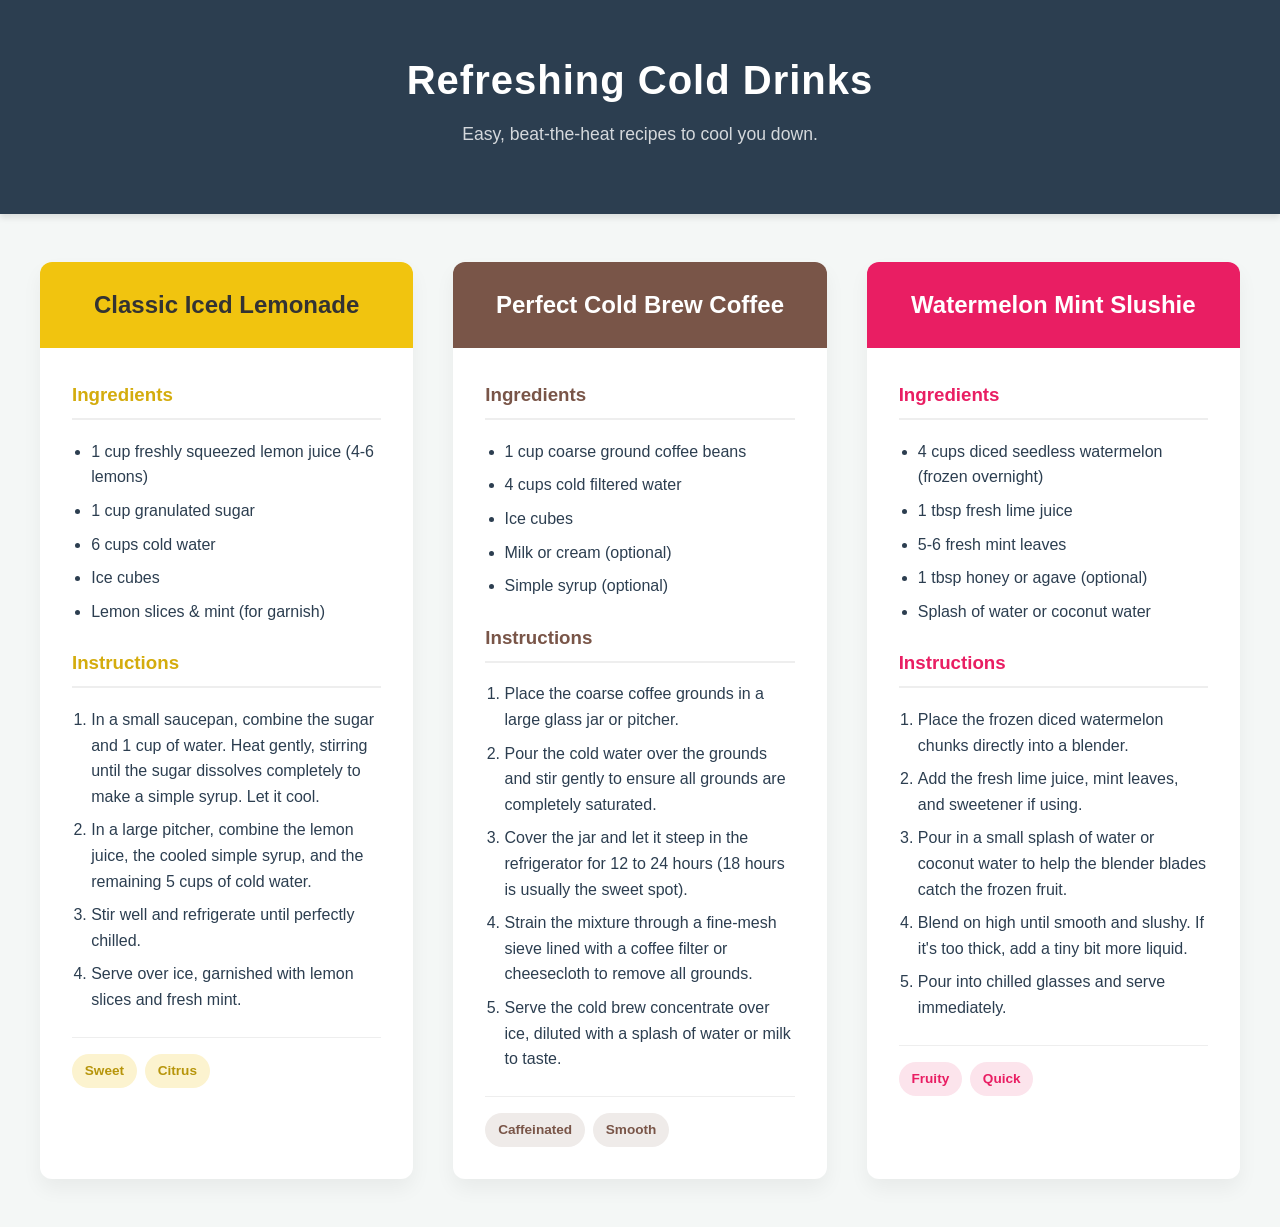
==== www/html/index.html @ a9292db1 "somewhere in the world there is a light, coming from something, it is so bright, it is not my code, " ====
<!DOCTYPE html>
<html lang="en">
<head>
    <meta charset="UTF-8">
    <meta name="viewport" content="width=device-width, initial-scale=1.0">
    <title>Cold Drink Recipes</title>
    <style>
        :root {
            --primary-text: #2c3e50;
            --background: #f4f7f6;
            --card-bg: #ffffff;
            --lemon-color: #f1c40f;
            --coffee-color: #795548;
            --watermelon-color: #e91e63;
        }

        body {
            font-family: 'Segoe UI', Tahoma, Geneva, Verdana, sans-serif;
            background-color: var(--background);
            color: var(--primary-text);
            margin: 0;
            padding: 0;
            line-height: 1.6;
        }

        header {
            background-color: var(--primary-text);
            color: white;
            text-align: center;
            padding: 3rem 1rem;
            box-shadow: 0 4px 6px rgba(0,0,0,0.1);
        }

        header h1 {
            margin: 0;
            font-size: 2.5rem;
            letter-spacing: 1px;
        }

        header p {
            margin-top: 0.5rem;
            font-size: 1.1rem;
            opacity: 0.8;
        }

        .container {
            max-width: 1200px;
            margin: 3rem auto;
            padding: 0 1rem;
            display: grid;
            grid-template-columns: repeat(auto-fit, minmax(320px, 1fr));
            gap: 2.5rem;
        }

        .recipe-card {
            background-color: var(--card-bg);
            border-radius: 12px;
            overflow: hidden;
            box-shadow: 0 10px 20px rgba(0,0,0,0.05);
            transition: transform 0.3s ease, box-shadow 0.3s ease;
        }

        .recipe-card:hover {
            transform: translateY(-5px);
            box-shadow: 0 15px 30px rgba(0,0,0,0.1);
        }

        .recipe-header {
            padding: 1.5rem;
            text-align: center;
            color: white;
        }

        .lemon-header { background-color: var(--lemon-color); color: #333; }
        .coffee-header { background-color: var(--coffee-color); }
        .watermelon-header { background-color: var(--watermelon-color); }

        .recipe-header h2 {
            margin: 0;
            font-size: 1.5rem;
        }

        .recipe-content {
            padding: 2rem;
        }

        h3 {
            border-bottom: 2px solid #eee;
            padding-bottom: 0.5rem;
            margin-top: 0;
        }

        .lemon-text { color: #d4ac0d; }
        .coffee-text { color: var(--coffee-color); }
        .watermelon-text { color: var(--watermelon-color); }

        ul, ol {
            padding-left: 1.2rem;
            margin-bottom: 1.5rem;
        }

        li {
            margin-bottom: 0.5rem;
        }

        .tags {
            display: flex;
            gap: 0.5rem;
            flex-wrap: wrap;
            margin-top: 1.5rem;
            border-top: 1px solid #eee;
            padding-top: 1rem;
        }

        .tag {
            padding: 0.4rem 0.8rem;
            border-radius: 20px;
            font-size: 0.85rem;
            font-weight: bold;
        }

        .tag-lemon { background: #fcf3cf; color: #b7950b; }
        .tag-coffee { background: #efebe9; color: var(--coffee-color); }
        .tag-watermelon { background: #fce4ec; color: var(--watermelon-color); }

        /* Responsive adjustments */
        @media (max-width: 768px) {
            header h1 { font-size: 2rem; }
            .container { margin: 1.5rem auto; gap: 1.5rem; }
        }
    </style>
</head>
<body>

<header>
    <h1>Refreshing Cold Drinks</h1>
    <p>Easy, beat-the-heat recipes to cool you down.</p>
</header>

<div class="container">
    
    <article class="recipe-card">
        <div class="recipe-header lemon-header">
            <h2>Classic Iced Lemonade</h2>
        </div>
        <div class="recipe-content">
            <h3 class="lemon-text">Ingredients</h3>
            <ul>
                <li>1 cup freshly squeezed lemon juice (4-6 lemons)</li>
                <li>1 cup granulated sugar</li>
                <li>6 cups cold water</li>
                <li>Ice cubes</li>
                <li>Lemon slices & mint (for garnish)</li>
            </ul>

            <h3 class="lemon-text">Instructions</h3>
            <ol>
                <li>In a small saucepan, combine the sugar and 1 cup of water. Heat gently, stirring until the sugar dissolves completely to make a simple syrup. Let it cool.</li>
                <li>In a large pitcher, combine the lemon juice, the cooled simple syrup, and the remaining 5 cups of cold water.</li>
                <li>Stir well and refrigerate until perfectly chilled.</li>
                <li>Serve over ice, garnished with lemon slices and fresh mint.</li>
            </ol>
            <div class="tags">
                <span class="tag tag-lemon">Sweet</span>
                <span class="tag tag-lemon">Citrus</span>
            </div>
        </div>
    </article>

    <article class="recipe-card">
        <div class="recipe-header coffee-header">
            <h2>Perfect Cold Brew Coffee</h2>
        </div>
        <div class="recipe-content">
            <h3 class="coffee-text">Ingredients</h3>
            <ul>
                <li>1 cup coarse ground coffee beans</li>
                <li>4 cups cold filtered water</li>
                <li>Ice cubes</li>
                <li>Milk or cream (optional)</li>
                <li>Simple syrup (optional)</li>
            </ul>

            <h3 class="coffee-text">Instructions</h3>
            <ol>
                <li>Place the coarse coffee grounds in a large glass jar or pitcher.</li>
                <li>Pour the cold water over the grounds and stir gently to ensure all grounds are completely saturated.</li>
                <li>Cover the jar and let it steep in the refrigerator for 12 to 24 hours (18 hours is usually the sweet spot).</li>
                <li>Strain the mixture through a fine-mesh sieve lined with a coffee filter or cheesecloth to remove all grounds.</li>
                <li>Serve the cold brew concentrate over ice, diluted with a splash of water or milk to taste.</li>
            </ol>
            <div class="tags">
                <span class="tag tag-coffee">Caffeinated</span>
                <span class="tag tag-coffee">Smooth</span>
            </div>
        </div>
    </article>

    <article class="recipe-card">
        <div class="recipe-header watermelon-header">
            <h2>Watermelon Mint Slushie</h2>
        </div>
        <div class="recipe-content">
            <h3 class="watermelon-text">Ingredients</h3>
            <ul>
                <li>4 cups diced seedless watermelon (frozen overnight)</li>
                <li>1 tbsp fresh lime juice</li>
                <li>5-6 fresh mint leaves</li>
                <li>1 tbsp honey or agave (optional)</li>
                <li>Splash of water or coconut water</li>
            </ul>

            <h3 class="watermelon-text">Instructions</h3>
            <ol>
                <li>Place the frozen diced watermelon chunks directly into a blender.</li>
                <li>Add the fresh lime juice, mint leaves, and sweetener if using.</li>
                <li>Pour in a small splash of water or coconut water to help the blender blades catch the frozen fruit.</li>
                <li>Blend on high until smooth and slushy. If it's too thick, add a tiny bit more liquid.</li>
                <li>Pour into chilled glasses and serve immediately.</li>
            </ol>
            <div class="tags">
                <span class="tag tag-watermelon">Fruity</span>
                <span class="tag tag-watermelon">Quick</span>
            </div>
        </div>
    </article>

</div>

</body>
</html>
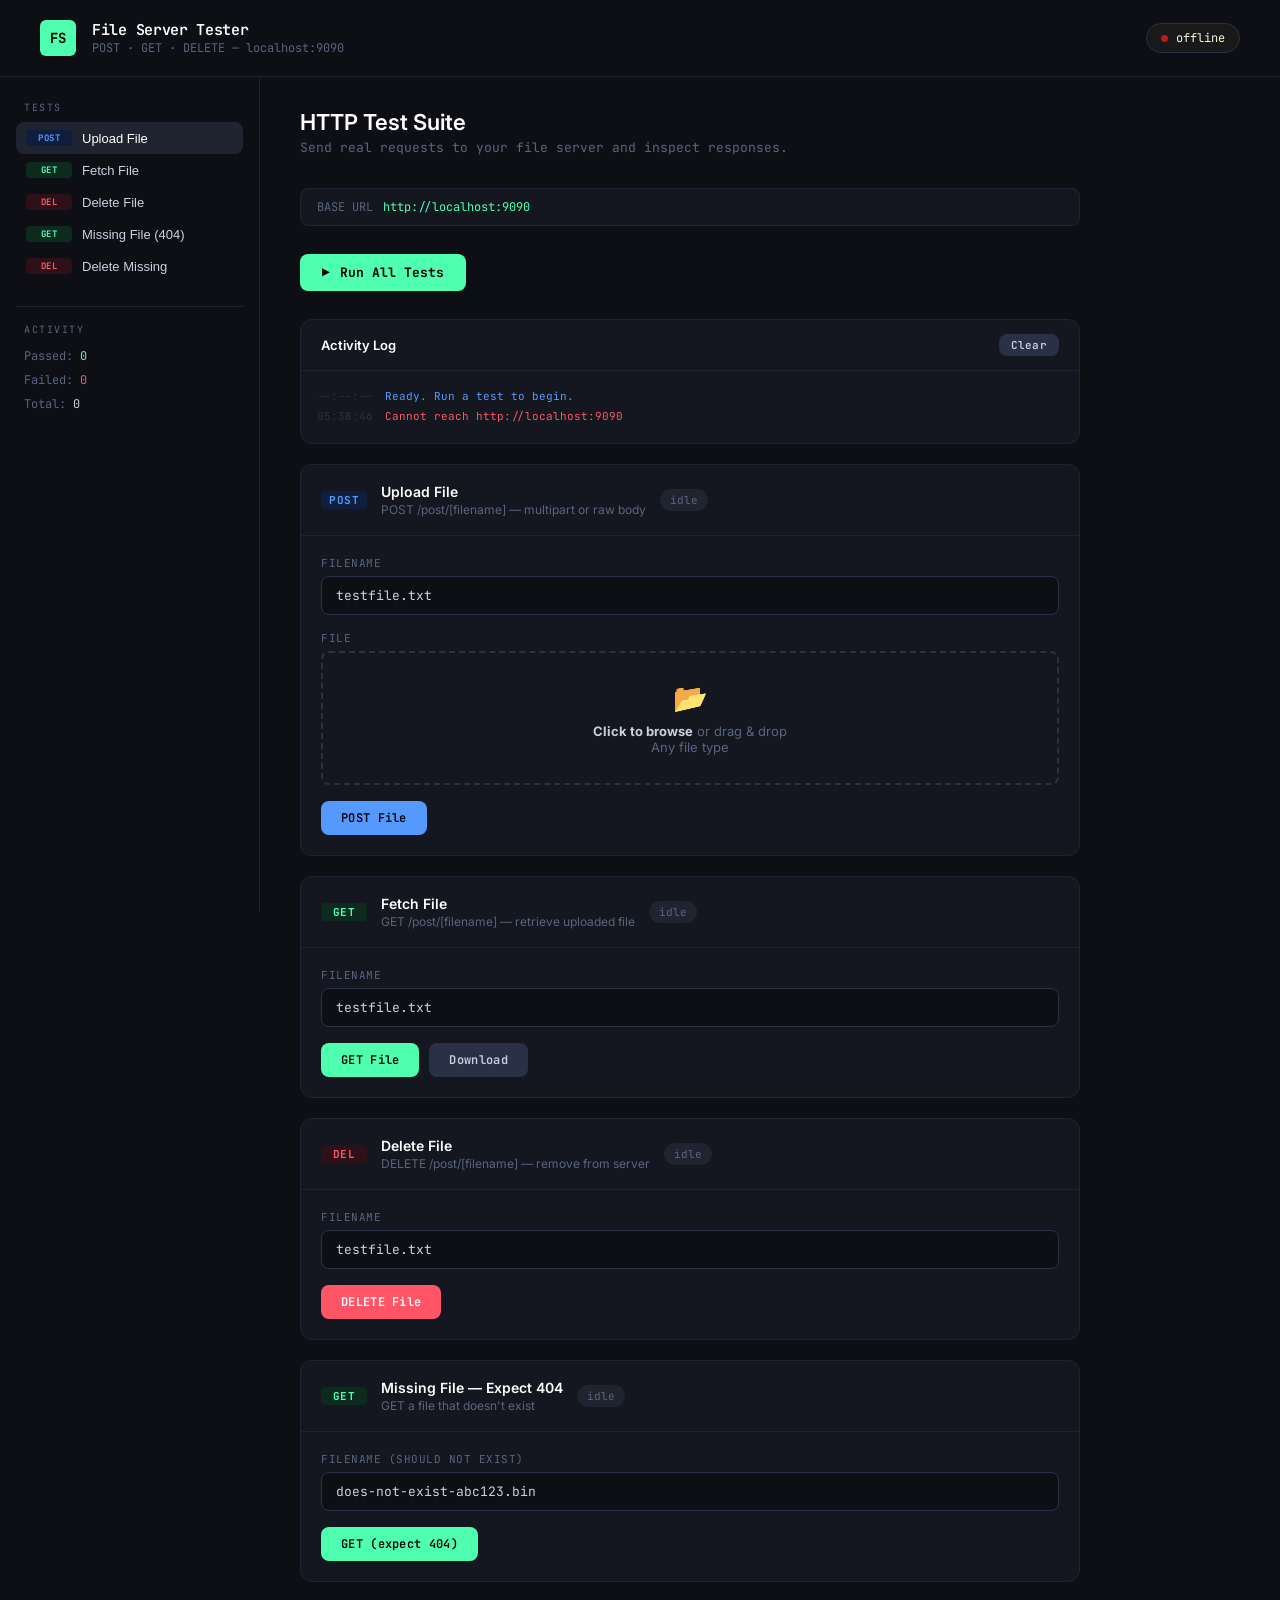
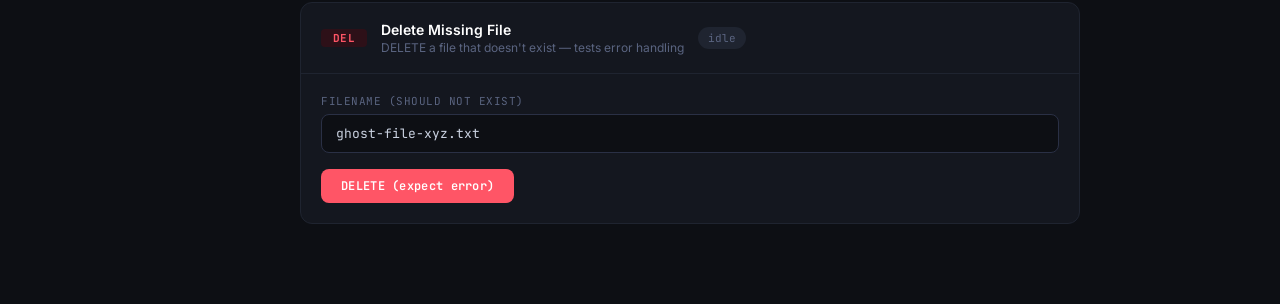
==== commit 54148433: "Added support for m4a files as audio files. they are now mappped to audio/mp3 which is the standard." ====
--- a/www/html/index.html
+++ b/www/html/index.html
@@ -1,231 +1,1066 @@
 <!DOCTYPE html>
 <html lang="en">
 <head>
-    <meta charset="UTF-8">
-    <meta name="viewport" content="width=device-width, initial-scale=1.0">
-    <title>Cold Drink Recipes</title>
-    <style>
-        :root {
-            --primary-text: #2c3e50;
-            --background: #f4f7f6;
-            --card-bg: #ffffff;
-            --lemon-color: #f1c40f;
-            --coffee-color: #795548;
-            --watermelon-color: #e91e63;
-        }
-
-        body {
-            font-family: 'Segoe UI', Tahoma, Geneva, Verdana, sans-serif;
-            background-color: var(--background);
-            color: var(--primary-text);
-            margin: 0;
-            padding: 0;
-            line-height: 1.6;
-        }
-
-        header {
-            background-color: var(--primary-text);
-            color: white;
-            text-align: center;
-            padding: 3rem 1rem;
-            box-shadow: 0 4px 6px rgba(0,0,0,0.1);
-        }
-
-        header h1 {
-            margin: 0;
-            font-size: 2.5rem;
-            letter-spacing: 1px;
-        }
-
-        header p {
-            margin-top: 0.5rem;
-            font-size: 1.1rem;
-            opacity: 0.8;
-        }
-
-        .container {
-            max-width: 1200px;
-            margin: 3rem auto;
-            padding: 0 1rem;
-            display: grid;
-            grid-template-columns: repeat(auto-fit, minmax(320px, 1fr));
-            gap: 2.5rem;
-        }
-
-        .recipe-card {
-            background-color: var(--card-bg);
-            border-radius: 12px;
-            overflow: hidden;
-            box-shadow: 0 10px 20px rgba(0,0,0,0.05);
-            transition: transform 0.3s ease, box-shadow 0.3s ease;
-        }
-
-        .recipe-card:hover {
-            transform: translateY(-5px);
-            box-shadow: 0 15px 30px rgba(0,0,0,0.1);
-        }
-
-        .recipe-header {
-            padding: 1.5rem;
-            text-align: center;
-            color: white;
-        }
-
-        .lemon-header { background-color: var(--lemon-color); color: #333; }
-        .coffee-header { background-color: var(--coffee-color); }
-        .watermelon-header { background-color: var(--watermelon-color); }
-
-        .recipe-header h2 {
-            margin: 0;
-            font-size: 1.5rem;
-        }
-
-        .recipe-content {
-            padding: 2rem;
-        }
-
-        h3 {
-            border-bottom: 2px solid #eee;
-            padding-bottom: 0.5rem;
-            margin-top: 0;
-        }
-
-        .lemon-text { color: #d4ac0d; }
-        .coffee-text { color: var(--coffee-color); }
-        .watermelon-text { color: var(--watermelon-color); }
-
-        ul, ol {
-            padding-left: 1.2rem;
-            margin-bottom: 1.5rem;
-        }
-
-        li {
-            margin-bottom: 0.5rem;
-        }
-
-        .tags {
-            display: flex;
-            gap: 0.5rem;
-            flex-wrap: wrap;
-            margin-top: 1.5rem;
-            border-top: 1px solid #eee;
-            padding-top: 1rem;
-        }
-
-        .tag {
-            padding: 0.4rem 0.8rem;
-            border-radius: 20px;
-            font-size: 0.85rem;
-            font-weight: bold;
-        }
-
-        .tag-lemon { background: #fcf3cf; color: #b7950b; }
-        .tag-coffee { background: #efebe9; color: var(--coffee-color); }
-        .tag-watermelon { background: #fce4ec; color: var(--watermelon-color); }
-
-        /* Responsive adjustments */
-        @media (max-width: 768px) {
-            header h1 { font-size: 2rem; }
-            .container { margin: 1.5rem auto; gap: 1.5rem; }
-        }
-    </style>
+  <meta charset="UTF-8" />
+  <meta name="viewport" content="width=device-width, initial-scale=1.0"/>
+  <title>File Server Tester — localhost:9090</title>
+  <link href="https://fonts.googleapis.com/css2?family=JetBrains+Mono:wght@400;600;700&family=Inter:wght@400;500;600&display=swap" rel="stylesheet"/>
+  <style>
+    *, *::before, *::after { box-sizing: border-box; margin: 0; padding: 0; }
+    #statusText {
+      color: beige;
+    }
+    :root {
+      --bg:        #0d0f14;
+      --surface:   #14171f;
+      --border:    #1f2430;
+      --border2:   #2a3045;
+      --text:      #c9d1e0;
+      --muted:     #5a6480;
+      --accent:    #4fffb0;
+      --accent-dim:#1a3d2e;
+      --post:      #5599ff;
+      --post-dim:  #0f1e3d;
+      --get:       #4fffb0;
+      --get-dim:   #0d2a1e;
+      --delete:    #ff5566;
+      --delete-dim:#2d1018;
+      --warn:      #ffcc44;
+      --warn-dim:  #2d2410;
+      --radius:    8px;
+      --font-mono: 'JetBrains Mono', monospace;
+      --font-ui:   'Inter', sans-serif;
+    }
+
+    body {
+      background: var(--bg);
+      color: var(--text);
+      font-family: var(--font-ui);
+      min-height: 100vh;
+      padding: 0;
+    }
+
+    /* ── Header ── */
+    header {
+      border-bottom: 1px solid var(--border);
+      padding: 20px 40px;
+      display: flex;
+      align-items: center;
+      gap: 16px;
+      position: sticky;
+      top: 0;
+      background: var(--bg);
+      z-index: 100;
+    }
+    .logo {
+      width: 36px; height: 36px;
+      background: var(--accent);
+      border-radius: 6px;
+      display: flex; align-items: center; justify-content: center;
+      font-family: var(--font-mono);
+      font-weight: 700;
+      font-size: 14px;
+      color: #000;
+      flex-shrink: 0;
+    }
+    header h1 {
+      font-family: var(--font-mono);
+      font-size: 15px;
+      font-weight: 600;
+      color: #fff;
+      letter-spacing: -0.3px;
+    }
+    header p {
+      font-size: 12px;
+      color: var(--muted);
+      font-family: var(--font-mono);
+    }
+    .status-pill {
+      background-color: #191919;
+      margin-left: auto;
+      display: flex;
+      align-items: center;
+      gap: 8px;
+      font-size: 12px;
+      font-family: var(--font-mono);
+      cursor: pointer;
+      border: 1px solid var(--border2);
+      border-radius: 20px;
+      padding: 6px 14px;
+      transition: border-color 0.2s;
+    }
+    .status-pill:hover { border-color: var(--accent); }
+    .dot {
+
+      width: 7px; height: 7px;
+      border-radius: 50%;
+      background: black;
+      transition: background 0.3s;
+    }
+    .dot.online { color: beige; background: rgb(82, 218, 82); box-shadow: 0 0 6px var(--accent); }
+    .dot.offline { color: beige; background: rgb(183, 27, 27); }
+
+    /* ── Layout ── */
+    .shell {
+      display: grid;
+      grid-template-columns: 260px 1fr;
+      min-height: calc(100vh - 65px);
+    }
+
+    /* ── Sidebar ── */
+    aside {
+      border-right: 1px solid var(--border);
+      padding: 24px 0;
+      position: sticky;
+      top: 65px;
+      height: calc(100vh - 65px);
+      overflow-y: auto;
+    }
+    .sidebar-section {
+      padding: 0 16px 20px;
+    }
+    .sidebar-label {
+      font-size: 10px;
+      font-family: var(--font-mono);
+      letter-spacing: 1.5px;
+      color: var(--muted);
+      text-transform: uppercase;
+      margin-bottom: 8px;
+      padding: 0 8px;
+    }
+    .sidebar-item {
+      display: flex;
+      align-items: center;
+      gap: 10px;
+      padding: 8px 10px;
+      border-radius: var(--radius);
+      cursor: pointer;
+      font-size: 13px;
+      color: var(--text);
+      transition: background 0.15s;
+      border: none;
+      background: none;
+      width: 100%;
+      text-align: left;
+    }
+    .sidebar-item:hover { background: var(--surface); }
+    .sidebar-item.active { background: var(--border); color: #fff; }
+    .method-badge {
+      font-family: var(--font-mono);
+      font-size: 9px;
+      font-weight: 700;
+      padding: 2px 6px;
+      border-radius: 4px;
+      letter-spacing: 0.5px;
+      flex-shrink: 0;
+      min-width: 46px;
+      text-align: center;
+    }
+    .badge-post { background: var(--post-dim); color: var(--post); }
+    .badge-get  { background: var(--get-dim);  color: var(--get);  }
+    .badge-del  { background: var(--delete-dim); color: var(--delete); }
+
+    .sidebar-divider {
+      border: none;
+      border-top: 1px solid var(--border);
+      margin: 4px 16px 16px;
+    }
+
+    /* ── Main ── */
+    main {
+      padding: 32px 40px 60px;
+      max-width: 860px;
+    }
+
+    .page-title {
+      font-size: 22px;
+      font-weight: 600;
+      color: #fff;
+      margin-bottom: 4px;
+    }
+    .page-sub {
+      font-size: 13px;
+      color: var(--muted);
+      margin-bottom: 32px;
+      font-family: var(--font-mono);
+    }
+
+    /* ── Cards ── */
+    .test-card {
+      background: var(--surface);
+      border: 1px solid var(--border);
+      border-radius: 12px;
+      margin-bottom: 20px;
+      overflow: hidden;
+      transition: border-color 0.2s;
+    }
+    .test-card:hover { border-color: var(--border2); }
+    .test-card.running { border-color: var(--warn); }
+    .test-card.success { border-color: var(--accent); }
+    .test-card.error   { border-color: var(--delete); }
+
+    .card-header {
+      padding: 18px 20px;
+      display: flex;
+      align-items: center;
+      gap: 14px;
+      cursor: pointer;
+      user-select: none;
+    }
+    .card-header h2 {
+      font-size: 14px;
+      font-weight: 600;
+      color: #fff;
+      flex: 1;
+    }
+    .card-header p {
+      font-size: 12px;
+      color: var(--muted);
+      margin-top: 2px;
+    }
+    .card-status {
+      font-size: 11px;
+      font-family: var(--font-mono);
+      padding: 4px 10px;
+      border-radius: 20px;
+      background: var(--border);
+      color: var(--muted);
+      white-space: nowrap;
+    }
+    .card-status.running { background: var(--warn-dim);   color: var(--warn); }
+    .card-status.success { background: var(--get-dim);    color: var(--get); }
+    .card-status.error   { background: var(--delete-dim); color: var(--delete); }
+
+    .card-body {
+      border-top: 1px solid var(--border);
+      padding: 20px;
+    }
+
+    /* ── Form elements ── */
+    .field { margin-bottom: 16px; }
+    .field label {
+      display: block;
+      font-size: 11px;
+      font-family: var(--font-mono);
+      color: var(--muted);
+      letter-spacing: 0.5px;
+      margin-bottom: 6px;
+      text-transform: uppercase;
+    }
+    .field input[type="text"] {
+      width: 100%;
+      background: var(--bg);
+      border: 1px solid var(--border2);
+      border-radius: var(--radius);
+      padding: 10px 14px;
+      font-family: var(--font-mono);
+      font-size: 13px;
+      color: var(--text);
+      outline: none;
+      transition: border-color 0.2s;
+    }
+    .field input[type="text"]:focus { border-color: var(--accent); }
+
+    .dropzone {
+      border: 2px dashed var(--border2);
+      border-radius: var(--radius);
+      padding: 28px 20px;
+      text-align: center;
+      cursor: pointer;
+      transition: border-color 0.2s, background 0.2s;
+    }
+    .dropzone:hover, .dropzone.drag { border-color: var(--accent); background: var(--accent-dim); }
+    .dropzone .dz-icon { font-size: 28px; margin-bottom: 8px; }
+    .dropzone p { font-size: 13px; color: var(--muted); }
+    .dropzone strong { color: var(--text); }
+    .dropzone input[type="file"] { display: none; }
+
+    .file-preview {
+      display: none;
+      background: var(--bg);
+      border: 1px solid var(--border2);
+      border-radius: var(--radius);
+      padding: 10px 14px;
+      font-family: var(--font-mono);
+      font-size: 12px;
+      color: var(--accent);
+      margin-top: 8px;
+      align-items: center;
+      gap: 10px;
+    }
+    .file-preview.visible { display: flex; }
+    .file-preview span { flex: 1; overflow: hidden; text-overflow: ellipsis; white-space: nowrap; }
+
+    .btn-row {
+      display: flex;
+      gap: 10px;
+      margin-top: 16px;
+    }
+    .btn {
+      padding: 9px 20px;
+      border-radius: var(--radius);
+      font-family: var(--font-mono);
+      font-size: 12px;
+      font-weight: 600;
+      border: none;
+      cursor: pointer;
+      transition: opacity 0.2s, transform 0.1s;
+      letter-spacing: 0.3px;
+    }
+    .btn:active { transform: scale(0.97); }
+    .btn:disabled { opacity: 0.4; cursor: not-allowed; }
+    .btn-post   { background: var(--post); color: #000; }
+    .btn-get    { background: var(--accent); color: #000; }
+    .btn-delete { background: var(--delete); color: #fff; }
+    .btn-neutral { background: var(--border2); color: var(--text); }
+
+    textarea.response-box {
+      display: none;
+      width: 100%;
+      min-height: 100px;
+      resize: vertical;
+      background: var(--bg);
+      border: 1px solid var(--border2);
+      border-radius: var(--radius);
+      padding: 12px 14px;
+      font-family: var(--font-mono);
+      font-size: 12px;
+      color: var(--text);
+      outline: none;
+      margin-top: 16px;
+      line-height: 1.6;
+    }
+    textarea.response-box.visible { display: block; }
+
+    .response-header {
+      display: none;
+      margin-top: 16px;
+      align-items: center;
+      gap: 10px;
+      font-size: 11px;
+      font-family: var(--font-mono);
+    }
+    .response-header.visible { display: flex; }
+    .response-header span { color: var(--muted); }
+    .status-code {
+      padding: 3px 8px;
+      border-radius: 4px;
+      font-weight: 700;
+    }
+    .sc-2xx { background: var(--get-dim); color: var(--get); }
+    .sc-4xx { background: var(--warn-dim); color: var(--warn); }
+    .sc-5xx { background: var(--delete-dim); color: var(--delete); }
+    .sc-err { background: var(--delete-dim); color: var(--delete); }
+
+    /* ── Log panel ── */
+    .log-panel {
+      background: var(--surface);
+      border: 1px solid var(--border);
+      border-radius: 12px;
+      margin-bottom: 20px;
+      overflow: hidden;
+    }
+    .log-header {
+      padding: 14px 20px;
+      display: flex;
+      align-items: center;
+      gap: 10px;
+      border-bottom: 1px solid var(--border);
+    }
+    .log-header h2 { font-size: 13px; font-weight: 600; color: #fff; flex: 1; }
+    .log-body {
+      padding: 16px;
+      font-family: var(--font-mono);
+      font-size: 11px;
+      line-height: 1.8;
+      max-height: 200px;
+      overflow-y: auto;
+      color: var(--muted);
+    }
+    .log-body .log-line { display: flex; gap: 12px; }
+    .log-time { color: var(--border2); flex-shrink: 0; }
+    .log-ok   { color: var(--accent); }
+    .log-fail { color: var(--delete); }
+    .log-info { color: var(--post); }
+
+    /* Spinner */
+    @keyframes spin { to { transform: rotate(360deg); } }
+    .spinner {
+      width: 14px; height: 14px;
+      border: 2px solid var(--border2);
+      border-top-color: var(--warn);
+      border-radius: 50%;
+      animation: spin 0.7s linear infinite;
+      display: none;
+    }
+    .spinner.visible { display: inline-block; }
+
+    /* Base URL bar */
+    .url-bar {
+      background: var(--surface);
+      border: 1px solid var(--border);
+      border-radius: var(--radius);
+      padding: 10px 16px;
+      display: flex;
+      align-items: center;
+      gap: 10px;
+      margin-bottom: 28px;
+      font-family: var(--font-mono);
+      font-size: 12px;
+    }
+    .url-bar span { color: var(--muted); flex-shrink: 0; }
+    .url-bar input {
+      background: none;
+      border: none;
+      outline: none;
+      color: var(--accent);
+      font-family: var(--font-mono);
+      font-size: 12px;
+      flex: 1;
+    }
+
+    /* Run all */
+    .run-all-btn {
+      display: flex;
+      align-items: center;
+      gap: 10px;
+      background: var(--accent);
+      color: #000;
+      border: none;
+      border-radius: var(--radius);
+      padding: 10px 22px;
+      font-family: var(--font-mono);
+      font-size: 13px;
+      font-weight: 700;
+      cursor: pointer;
+      margin-bottom: 28px;
+      transition: opacity 0.2s;
+    }
+    .run-all-btn:hover { opacity: 0.85; }
+
+    /* Scrollbar */
+    ::-webkit-scrollbar { width: 6px; height: 6px; }
+    ::-webkit-scrollbar-track { background: transparent; }
+    ::-webkit-scrollbar-thumb { background: var(--border2); border-radius: 3px; }
+  </style>
 </head>
 <body>
 
 <header>
-    <h1>Refreshing Cold Drinks</h1>
-    <p>Easy, beat-the-heat recipes to cool you down.</p>
+  <div class="logo">FS</div>
+  <div>
+    <h1>File Server Tester</h1>
+    <p>POST · GET · DELETE — localhost:9090</p>
+  </div>
+  <button class="status-pill" onclick="pingServer()">
+    <div class="dot" id="statusDot"></div>
+    <span id="statusText">Check server</span>
+  </button>
 </header>
 
-<div class="container">
+<div class="shell">
+  <aside>
+    <div class="sidebar-section">
+      <div class="sidebar-label">Tests</div>
+      <button class="sidebar-item active" onclick="scrollTo('test-upload')">
+        <span class="method-badge badge-post">POST</span> Upload File
+      </button>
+      <button class="sidebar-item" onclick="scrollTo('test-get')">
+        <span class="method-badge badge-get">GET</span> Fetch File
+      </button>
+      <button class="sidebar-item" onclick="scrollTo('test-delete')">
+        <span class="method-badge badge-del">DEL</span> Delete File
+      </button>
+      <button class="sidebar-item" onclick="scrollTo('test-missing')">
+        <span class="method-badge badge-get">GET</span> Missing File (404)
+      </button>
+      <button class="sidebar-item" onclick="scrollTo('test-del-missing')">
+        <span class="method-badge badge-del">DEL</span> Delete Missing
+      </button>
+    </div>
+    <hr class="sidebar-divider"/>
+    <div class="sidebar-section">
+      <div class="sidebar-label">Activity</div>
+      <div id="sidebarStats" style="padding: 0 8px; font-size: 12px; color: var(--muted); font-family: var(--font-mono); line-height: 2;">
+        <div>Passed: <span id="statPass" style="color:var(--accent)">0</span></div>
+        <div>Failed: <span id="statFail" style="color:var(--delete)">0</span></div>
+        <div>Total: <span id="statTotal" style="color:var(--text)">0</span></div>
+      </div>
+    </div>
+  </aside>
+
+  <main>
+    <div class="page-title">HTTP Test Suite</div>
+    <p class="page-sub">Send real requests to your file server and inspect responses.</p>
+
+    <div class="url-bar">
+      <span>BASE URL</span>
+      <input type="text" id="baseUrl" value="http://localhost:9090" />
+    </div>
+
+    <button class="run-all-btn" onclick="runAll()">
+      <span>▶</span> Run All Tests
+    </button>
+
+    <div class="log-panel">
+      <div class="log-header">
+        <h2>Activity Log</h2>
+        <button class="btn btn-neutral" style="padding:4px 12px;font-size:11px;" onclick="clearLog()">Clear</button>
+      </div>
+      <div class="log-body" id="logBody">
+        <div class="log-line"><span class="log-time">--:--:--</span><span class="log-info">Ready. Run a test to begin.</span></div>
+      </div>
+    </div>
+
+    <div class="test-card" id="test-upload">
+      <div class="card-header" onclick="toggle('body-upload')">
+        <span class="method-badge badge-post" style="font-size:11px;">POST</span>
+        <div>
+          <h2>Upload File</h2>
+          <p>POST /post/[filename] — multipart or raw body</p>
+        </div>
+        <span class="spinner" id="spin-upload"></span>
+        <span class="card-status" id="status-upload">idle</span>
+      </div>
+      <div class="card-body" id="body-upload">
+        <div class="field">
+          <label>Filename</label>
+          <input type="text" id="upload-name" placeholder="e.g. hello.txt" value="testfile.txt"/>
+        </div>
+        <div class="field">
+          <label>File</label>
+          <div class="dropzone" id="dz-upload" onclick="document.getElementById('upload-file').click()"
+               ondragover="dzDrag(event,'dz-upload')" ondragleave="dzLeave('dz-upload')" ondrop="dzDrop(event,'upload-file','dz-upload','fp-upload')">
+            <div class="dz-icon">📂</div>
+            <p><strong>Click to browse</strong> or drag & drop</p>
+            <p>Any file type</p>
+            <input type="file" id="upload-file" onchange="showPreview('upload-file','fp-upload','upload-name')"/>
+          </div>
+          <div class="file-preview" id="fp-upload">
+            <span>📄</span><span id="fp-upload-name">—</span>
+            <button class="btn btn-neutral" style="padding:3px 10px;" onclick="clearFile('upload-file','fp-upload')">✕</button>
+          </div>
+        </div>
+        <div class="btn-row">
+          <button class="btn btn-post" onclick="doUpload()">POST File</button>
+        </div>
+        <div class="response-header" id="rh-upload">
+          <span>Response</span>
+          <span class="status-code" id="sc-upload">—</span>
+          <span id="rt-upload"></span>
+        </div>
+        <textarea class="response-box" id="rb-upload" readonly></textarea>
+      </div>
+    </div>
+
+    <div class="test-card" id="test-get">
+      <div class="card-header" onclick="toggle('body-get')">
+        <span class="method-badge badge-get" style="font-size:11px;">GET</span>
+        <div>
+          <h2>Fetch File</h2>
+          <p>GET /post/[filename] — retrieve uploaded file</p>
+        </div>
+        <span class="spinner" id="spin-get"></span>
+        <span class="card-status" id="status-get">idle</span>
+      </div>
+      <div class="card-body" id="body-get">
+        <div class="field">
+          <label>Filename</label>
+          <input type="text" id="get-name" placeholder="e.g. hello.txt" value="testfile.txt"/>
+        </div>
+        <div class="btn-row">
+          <button class="btn btn-get" onclick="doGet()">GET File</button>
+          <button class="btn btn-neutral" onclick="doGetDownload()">Download</button>
+        </div>
+        <div class="response-header" id="rh-get">
+          <span>Response</span>
+          <span class="status-code" id="sc-get">—</span>
+          <span id="rt-get"></span>
+        </div>
+        
+        <div id="preview-get" style="display: none; margin-top: 16px; padding: 12px; background: var(--bg); border: 1px solid var(--border2); border-radius: var(--radius); text-align: center;"></div>
+        
+        <textarea class="response-box" id="rb-get" readonly></textarea>
+      </div>
+    </div>
+
+    <div class="test-card" id="test-delete">
+      <div class="card-header" onclick="toggle('body-delete')">
+        <span class="method-badge badge-del" style="font-size:11px;">DEL</span>
+        <div>
+          <h2>Delete File</h2>
+          <p>DELETE /post/[filename] — remove from server</p>
+        </div>
+        <span class="spinner" id="spin-delete"></span>
+        <span class="card-status" id="status-delete">idle</span>
+      </div>
+      <div class="card-body" id="body-delete">
+        <div class="field">
+          <label>Filename</label>
+          <input type="text" id="delete-name" placeholder="e.g. hello.txt" value="testfile.txt"/>
+        </div>
+        <div class="btn-row">
+          <button class="btn btn-delete" onclick="doDelete()">DELETE File</button>
+        </div>
+        <div class="response-header" id="rh-delete">
+          <span>Response</span>
+          <span class="status-code" id="sc-delete">—</span>
+          <span id="rt-delete"></span>
+        </div>
+        <textarea class="response-box" id="rb-delete" readonly></textarea>
+      </div>
+    </div>
+
+    <div class="test-card" id="test-missing">
+      <div class="card-header" onclick="toggle('body-missing')">
+        <span class="method-badge badge-get" style="font-size:11px;">GET</span>
+        <div>
+          <h2>Missing File — Expect 404</h2>
+          <p>GET a file that doesn't exist</p>
+        </div>
+        <span class="spinner" id="spin-missing"></span>
+        <span class="card-status" id="status-missing">idle</span>
+      </div>
+      <div class="card-body" id="body-missing">
+        <div class="field">
+          <label>Filename (should not exist)</label>
+          <input type="text" id="missing-name" value="does-not-exist-abc123.bin"/>
+        </div>
+        <div class="btn-row">
+          <button class="btn btn-get" onclick="doGetMissing()">GET (expect 404)</button>
+        </div>
+        <div class="response-header" id="rh-missing">
+          <span>Response</span>
+          <span class="status-code" id="sc-missing">—</span>
+          <span id="rt-missing"></span>
+        </div>
+        <textarea class="response-box" id="rb-missing" readonly></textarea>
+      </div>
+    </div>
+
+    <div class="test-card" id="test-del-missing">
+      <div class="card-header" onclick="toggle('body-del-missing')">
+        <span class="method-badge badge-del" style="font-size:11px;">DEL</span>
+        <div>
+          <h2>Delete Missing File</h2>
+          <p>DELETE a file that doesn't exist — tests error handling</p>
+        </div>
+        <span class="spinner" id="spin-del-missing"></span>
+        <span class="card-status" id="status-del-missing">idle</span>
+      </div>
+      <div class="card-body" id="body-del-missing">
+        <div class="field">
+          <label>Filename (should not exist)</label>
+          <input type="text" id="del-missing-name" value="ghost-file-xyz.txt"/>
+        </div>
+        <div class="btn-row">
+          <button class="btn btn-delete" onclick="doDeleteMissing()">DELETE (expect error)</button>
+        </div>
+        <div class="response-header" id="rh-del-missing">
+          <span>Response</span>
+          <span class="status-code" id="sc-del-missing">—</span>
+          <span id="rt-del-missing"></span>
+        </div>
+        <textarea class="response-box" id="rb-del-missing" readonly></textarea>
+      </div>
+    </div>
+
+  </main>
+</div>
+
+<script>
+  // ── Helpers ──────────────────────────────────────────────
+  const base = () => document.getElementById('baseUrl').value.replace(/\/$/, '');
+  const url  = name => `${base()}/post/${encodeURIComponent(name)}`;
+
+  let passed = 0, failed = 0;
+
+  function log(msg, type='info') {
+    const lb = document.getElementById('logBody');
+    const t = new Date().toTimeString().slice(0,8);
+    const el = document.createElement('div');
+    el.className = 'log-line';
+    el.innerHTML = `<span class="log-time">${t}</span><span class="log-${type}">${msg}</span>`;
+    lb.appendChild(el);
+    lb.scrollTop = lb.scrollHeight;
+  }
+
+  function clearLog() {
+    document.getElementById('logBody').innerHTML = '';
+    passed = 0; failed = 0; updateStats();
+  }
+
+  function updateStats() {
+    document.getElementById('statPass').textContent  = passed;
+    document.getElementById('statFail').textContent  = failed;
+    document.getElementById('statTotal').textContent = passed + failed;
+  }
+
+  function setCard(id, state, label) {
+    const card = document.getElementById(`test-${id}`);
+    const st   = document.getElementById(`status-${id}`);
+    const sp   = document.getElementById(`spin-${id}`);
+    card.className = `test-card ${state}`;
+    st.className   = `card-status ${state}`;
+    st.textContent = label;
+    if (state === 'running') {
+      sp.classList.add('visible');
+    } else {
+      sp.classList.remove('visible');
+      if (state === 'success') { passed++; updateStats(); }
+      if (state === 'error')   { failed++; updateStats(); }
+    }
+  }
+
+  function showResponse(id, status, body, ms) {
+    const rh = document.getElementById(`rh-${id}`);
+    const rb = document.getElementById(`rb-${id}`);
+    const sc = document.getElementById(`sc-${id}`);
+    const rt = document.getElementById(`rt-${id}`);
+    rh.classList.add('visible');
+    rb.classList.add('visible');
+    rb.value = body;
+    rt.textContent = ms ? `${ms}ms` : '';
+    sc.textContent = status;
+    sc.className = 'status-code';
+    if (typeof status === 'number') {
+      if (status >= 200 && status < 300) sc.classList.add('sc-2xx');
+      else if (status >= 400 && status < 500) sc.classList.add('sc-4xx');
+      else sc.classList.add('sc-5xx');
+    } else {
+      sc.classList.add('sc-err');
+    }
+  }
+
+  async function req(method, filename, body, contentType) {
+    const opts = { method, headers: {} };
+    if (body !== undefined) {
+      if (body instanceof FormData) {
+        opts.body = body;
+      } else {
+        opts.headers['Content-Type'] = contentType || 'application/octet-stream';
+        opts.body = body;
+      }
+    }
+    const t0 = Date.now();
+    const r = await fetch(url(filename), opts);
+    const ms = Date.now() - t0;
+    let text;
+    try { text = await r.text(); } catch { text = '(no body)'; }
+    return { status: r.status, ok: r.ok, body: text, ms };
+  }
+
+  function toggle(id) {
+    const el = document.getElementById(id);
+    el.style.display = el.style.display === 'none' ? '' : 'none';
+  }
+
+  function scrollTo(id) {
+    document.getElementById(id)?.scrollIntoView({ behavior: 'smooth', block: 'start' });
+  }
+
+  // Drag & drop
+  function dzDrag(e, id) { e.preventDefault(); document.getElementById(id).classList.add('drag'); }
+  function dzLeave(id)    { document.getElementById(id).classList.remove('drag'); }
+  function dzDrop(e, inputId, dzId, fpId) {
+    e.preventDefault();
+    dzLeave(dzId);
+    const file = e.dataTransfer.files[0];
+    if (!file) return;
+    const input = document.getElementById(inputId);
+    const dt = new DataTransfer(); dt.items.add(file); input.files = dt.files;
+    showPreviewFile(file, fpId, inputId.replace('-file','') + '-name');
+  }
+
+  function showPreview(inputId, fpId, nameId) {
+    const file = document.getElementById(inputId).files[0];
+    if (!file) return;
+    showPreviewFile(file, fpId, nameId);
+  }
+
+  function showPreviewFile(file, fpId, nameId) {
+    const fp = document.getElementById(fpId);
+    fp.classList.add('visible');
+    document.getElementById(fpId + '-name').textContent = `${file.name} (${(file.size/1024).toFixed(1)} KB)`;
     
-    <article class="recipe-card">
-        <div class="recipe-header lemon-header">
-            <h2>Classic Iced Lemonade</h2>
-        </div>
-        <div class="recipe-content">
-            <h3 class="lemon-text">Ingredients</h3>
-            <ul>
-                <li>1 cup freshly squeezed lemon juice (4-6 lemons)</li>
-                <li>1 cup granulated sugar</li>
-                <li>6 cups cold water</li>
-                <li>Ice cubes</li>
-                <li>Lemon slices & mint (for garnish)</li>
-            </ul>
-
-            <h3 class="lemon-text">Instructions</h3>
-            <ol>
-                <li>In a small saucepan, combine the sugar and 1 cup of water. Heat gently, stirring until the sugar dissolves completely to make a simple syrup. Let it cool.</li>
-                <li>In a large pitcher, combine the lemon juice, the cooled simple syrup, and the remaining 5 cups of cold water.</li>
-                <li>Stir well and refrigerate until perfectly chilled.</li>
-                <li>Serve over ice, garnished with lemon slices and fresh mint.</li>
-            </ol>
-            <div class="tags">
-                <span class="tag tag-lemon">Sweet</span>
-                <span class="tag tag-lemon">Citrus</span>
-            </div>
-        </div>
-    </article>
-
-    <article class="recipe-card">
-        <div class="recipe-header coffee-header">
-            <h2>Perfect Cold Brew Coffee</h2>
-        </div>
-        <div class="recipe-content">
-            <h3 class="coffee-text">Ingredients</h3>
-            <ul>
-                <li>1 cup coarse ground coffee beans</li>
-                <li>4 cups cold filtered water</li>
-                <li>Ice cubes</li>
-                <li>Milk or cream (optional)</li>
-                <li>Simple syrup (optional)</li>
-            </ul>
-
-            <h3 class="coffee-text">Instructions</h3>
-            <ol>
-                <li>Place the coarse coffee grounds in a large glass jar or pitcher.</li>
-                <li>Pour the cold water over the grounds and stir gently to ensure all grounds are completely saturated.</li>
-                <li>Cover the jar and let it steep in the refrigerator for 12 to 24 hours (18 hours is usually the sweet spot).</li>
-                <li>Strain the mixture through a fine-mesh sieve lined with a coffee filter or cheesecloth to remove all grounds.</li>
-                <li>Serve the cold brew concentrate over ice, diluted with a splash of water or milk to taste.</li>
-            </ol>
-            <div class="tags">
-                <span class="tag tag-coffee">Caffeinated</span>
-                <span class="tag tag-coffee">Smooth</span>
-            </div>
-        </div>
-    </article>
-
-    <article class="recipe-card">
-        <div class="recipe-header watermelon-header">
-            <h2>Watermelon Mint Slushie</h2>
-        </div>
-        <div class="recipe-content">
-            <h3 class="watermelon-text">Ingredients</h3>
-            <ul>
-                <li>4 cups diced seedless watermelon (frozen overnight)</li>
-                <li>1 tbsp fresh lime juice</li>
-                <li>5-6 fresh mint leaves</li>
-                <li>1 tbsp honey or agave (optional)</li>
-                <li>Splash of water or coconut water</li>
-            </ul>
-
-            <h3 class="watermelon-text">Instructions</h3>
-            <ol>
-                <li>Place the frozen diced watermelon chunks directly into a blender.</li>
-                <li>Add the fresh lime juice, mint leaves, and sweetener if using.</li>
-                <li>Pour in a small splash of water or coconut water to help the blender blades catch the frozen fruit.</li>
-                <li>Blend on high until smooth and slushy. If it's too thick, add a tiny bit more liquid.</li>
-                <li>Pour into chilled glasses and serve immediately.</li>
-            </ol>
-            <div class="tags">
-                <span class="tag tag-watermelon">Fruity</span>
-                <span class="tag tag-watermelon">Quick</span>
-            </div>
-        </div>
-    </article>
-
-</div>
-
+    // Forcefully update the POST upload filename input
+    const nameInput = document.getElementById(nameId);
+    if (nameInput) nameInput.value = file.name;
+
+    // Sync the GET filename input
+    const getInput = document.getElementById('get-name');
+    if (getInput) getInput.value = file.name;
+
+    // Sync the DELETE filename input
+    const deleteInput = document.getElementById('delete-name');
+    if (deleteInput) deleteInput.value = file.name;
+  }
+
+  function clearFile(inputId, fpId) {
+    document.getElementById(inputId).value = '';
+    document.getElementById(fpId).classList.remove('visible');
+  }
+
+  // ── Ping ────────────────────────────────────────────────
+  async function pingServer() {
+    const dot  = document.getElementById('statusDot');
+    const txt  = document.getElementById('statusText');
+    txt.textContent = 'checking…';
+    try {
+      const r = await fetch(base() + '/post/__ping_test__', { method: 'GET', signal: AbortSignal.timeout(3000) });
+      dot.className = 'dot online';
+      txt.textContent = ' online';
+      log(`Server responded — ${base()}`, 'ok');
+    } catch {
+      dot.className = 'dot offline';
+      txt.textContent = ' offline';
+      log(`Cannot reach ${base()}`, 'fail');
+    }
+  }
+
+  // ── Tests ───────────────────────────────────────────────
+  async function doUpload() {
+    const name = document.getElementById('upload-name').value.trim();
+    const fileInput = document.getElementById('upload-file');
+    
+    // Toggle this or change it to read from your radio buttons/UI state
+    let isChunked = false; 
+    
+    if (!name) return alert('Enter a filename.');
+    if (!fileInput.files.length) return alert('Please select a file to upload.');
+
+    // Grab the actual file object
+    const file = fileInput.files[0];
+    const typeLabel = isChunked ? 'Chunked' : 'Content-Length';
+
+    setCard('upload', 'running', 'sending…');
+    log(`POST /post/${name} [${typeLabel}]`, 'info');
+    
+    try {
+      const opts = {
+        method: 'POST',
+        headers: {
+          // Use the file's type, not the input element's type
+          'Content-Type': file.type || 'application/octet-stream'
+        }
+      };
+
+      if (isChunked) {
+        // Stream directly from the file object
+        opts.body = file.stream();
+        opts.duplex = 'half'; // CRITICAL: Required by browsers for chunked upload streams
+      } else {
+        // Read file into an ArrayBuffer for a fixed Content-Length body
+        opts.body = await file.arrayBuffer();
+      }
+
+      const t0 = Date.now();
+      // Bypassing the req() helper so fetch receives the duplex option correctly
+      const r = await fetch(url(name), opts); 
+      const ms = Date.now() - t0;
+      
+      let text;
+      try { text = await r.text(); } catch { text = '(no body)'; }
+      
+      showResponse('upload', r.status, text, ms);
+      if (r.ok) {
+        setCard('upload', 'success', `${r.status} OK`);
+        log(`POST ${name} [${typeLabel}] → ${r.status} (${ms}ms)`, 'ok');
+      } else {
+        setCard('upload', 'error', `${r.status}`);
+        log(`POST ${name} [${typeLabel}] → ${r.status}`, 'fail');
+      }
+    } catch (e) {
+      setCard('upload', 'error', 'network error');
+      showResponse('upload', 'ERR', e.message);
+      log(`POST ${name} → ${e.message}`, 'fail');
+    }
+  }
+	async function doGet() {
+		const name = document.getElementById('get-name').value.trim();
+		if (!name) return alert('Enter a filename.');
+		
+		setCard('get', 'running', 'fetching…');
+		log(`GET /post/${name}`, 'info');
+		
+		try {
+		  const t0 = Date.now();
+		  const r = await fetch(url(name), { method: 'GET' });
+		  const ms = Date.now() - t0;
+		  
+		  const contentType = r.headers.get('Content-Type') || '';
+		  const blob = await r.blob();
+		  
+		  // UI Elements
+		  const rh = document.getElementById(`rh-get`);
+		  const rb = document.getElementById(`rb-get`);
+		  const sc = document.getElementById(`sc-get`);
+		  const rt = document.getElementById(`rt-get`);
+		  const preview = document.getElementById('preview-get');
+		  
+		  // Setup Header
+		  rh.classList.add('visible');
+		  rt.textContent = `${ms}ms`;
+		  sc.textContent = r.status;
+		  sc.className = 'status-code ' + (r.ok ? 'sc-2xx' : (r.status < 500 ? 'sc-4xx' : 'sc-5xx'));
+		  
+		  // Reset displays
+		  rb.classList.remove('visible');
+		  preview.style.display = 'none';
+		  preview.innerHTML = '';
+
+		  if (r.ok) {
+			setCard('get', 'success', `${r.status} OK`);
+			log(`GET ${name} → ${r.status} (${ms}ms) [${contentType}]`, 'ok');
+			
+			const objectUrl = URL.createObjectURL(blob);
+			
+			// Handle Media Types dynamically
+			if (contentType.startsWith('image/')) {
+			  preview.innerHTML = `<img src="${objectUrl}" style="max-width: 100%; max-height: 400px; border-radius: 4px;" />`;
+			  preview.style.display = 'block';
+			} 
+			else if (contentType.startsWith('video/')) {
+			  preview.innerHTML = `<video controls src="${objectUrl}" style="max-width: 100%; max-height: 400px; border-radius: 4px;"></video>`;
+			  preview.style.display = 'block';
+			} 
+			else if (contentType.startsWith('audio/')) {
+			  preview.innerHTML = `<audio controls src="${objectUrl}" style="width: 100%;"></audio>`;
+			  preview.style.display = 'block';
+			} 
+			else if (contentType.startsWith('text/') || contentType === 'application/json' || contentType === 'application/javascript') {
+			  // If it is text, read the blob and show it in the textarea
+			  rb.value = await blob.text();
+			  rb.classList.add('visible');
+			} 
+			else {
+			  // Fallback for unrenderable binaries (PDFs, zip files, octet-streams)
+			  preview.innerHTML = `<div style="color: var(--muted); font-size: 12px; font-family: var(--font-mono);">Media type <b>${contentType || 'unknown'}</b> downloaded. Cannot preview natively.</div>`;
+			  preview.style.display = 'block';
+			}
+		  } else {
+			// If 404 or other error, display the error text
+			setCard('get', 'error', `${r.status}`);
+			log(`GET ${name} → ${r.status}`, 'fail');
+			rb.value = await blob.text();
+			rb.classList.add('visible');
+		  }
+		} catch (e) {
+		  setCard('get', 'error', 'network error');
+		  
+		  const sc = document.getElementById('sc-get');
+		  const rb = document.getElementById('rb-get');
+		  
+		  sc.textContent = 'ERR';
+		  sc.className = 'status-code sc-err';
+		  rb.value = e.message;
+		  rb.classList.add('visible');
+		  
+		  log(`GET ${name} → ${e.message}`, 'fail');
+		}
+	}
+  async function doGetDownload() {
+    const name = document.getElementById('get-name').value.trim();
+    if (!name) return alert('Enter a filename.');
+    try {
+      const r = await fetch(url(name));
+      const blob = await r.blob();
+      const a = document.createElement('a');
+      a.href = URL.createObjectURL(blob);
+      a.download = name;
+      a.click();
+      log(`Downloaded ${name}`, 'ok');
+    } catch (e) {
+      log(`Download failed: ${e.message}`, 'fail');
+    }
+  }
+
+  async function doDelete() {
+    const name = document.getElementById('delete-name').value.trim();
+    if (!name) return alert('Enter a filename.');
+    setCard('delete', 'running', 'deleting…');
+    log(`DELETE /post/${name}`, 'info');
+    try {
+      const r = await req('DELETE', name);
+      showResponse('delete', r.status, r.body, r.ms);
+      if (r.ok) {
+        setCard('delete', 'success', `${r.status} OK`);
+        log(`DELETE ${name} → ${r.status} (${r.ms}ms)`, 'ok');
+      } else {
+        setCard('delete', 'error', `${r.status}`);
+        log(`DELETE ${name} → ${r.status}`, 'fail');
+      }
+    } catch (e) {
+      setCard('delete', 'error', 'network error');
+      showResponse('delete', 'ERR', e.message);
+      log(`DELETE ${name} → ${e.message}`, 'fail');
+    }
+  }
+
+
+  async function doGetMissing() {
+    const name = document.getElementById('missing-name').value.trim();
+    setCard('missing', 'running', 'testing…');
+    log(`GET /post/${name} (expect 404)`, 'info');
+    try {
+      const r = await req('GET', name);
+      showResponse('missing', r.status, r.body, r.ms);
+      if (r.status === 404) {
+        setCard('missing', 'success', '404 ✓');
+        log(`GET ${name} → 404 as expected ✓`, 'ok');
+      } else {
+        setCard('missing', 'error', `unexpected ${r.status}`);
+        log(`GET ${name} → ${r.status} (expected 404)`, 'fail');
+      }
+    } catch (e) {
+      setCard('missing', 'error', 'network error');
+      showResponse('missing', 'ERR', e.message);
+      log(`GET missing → ${e.message}`, 'fail');
+    }
+  }
+
+  async function doDeleteMissing() {
+    const name = document.getElementById('del-missing-name').value.trim();
+    setCard('del-missing', 'running', 'testing…');
+    log(`DELETE /post/${name} (expect error)`, 'info');
+    try {
+      const r = await req('DELETE', name);
+      showResponse('del-missing', r.status, r.body, r.ms);
+      if (!r.ok) {
+        setCard('del-missing', 'success', `${r.status} ✓`);
+        log(`DELETE missing → ${r.status} ✓`, 'ok');
+      } else {
+        setCard('del-missing', 'error', `unexpected ${r.status}`);
+        log(`DELETE missing → ${r.status} (expected error)`, 'fail');
+      }
+    } catch (e) {
+      setCard('del-missing', 'error', 'network error');
+      showResponse('del-missing', 'ERR', e.message);
+      log(`DELETE missing → ${e.message}`, 'fail');
+    }
+  }
+
+  // ── Run All ──────────────────────────────────────────────
+  async function runAll() {
+    const fileInput = document.getElementById('upload-file');
+    if (!fileInput.files.length) return alert('Please select a file to upload.');
+    log('═══ Running all tests ═══', 'info');
+    await doUpload();
+    await new Promise(r => setTimeout(r, 400));
+    await doGet();
+    await new Promise(r => setTimeout(r, 400));
+    await doGet();
+    await new Promise(r => setTimeout(r, 400));
+    await doDelete();
+    await new Promise(r => setTimeout(r, 400));
+    await doGetMissing();
+    await new Promise(r => setTimeout(r, 400));
+    await doDeleteMissing();
+    log(`═══ Done — ${passed} passed, ${failed} failed ═══`, passed > 0 && failed === 0 ? 'ok' : 'fail');
+  }
+
+  // Auto-ping on load
+  window.addEventListener('load', pingServer);
+</script>
 </body>
-</html>+</html>
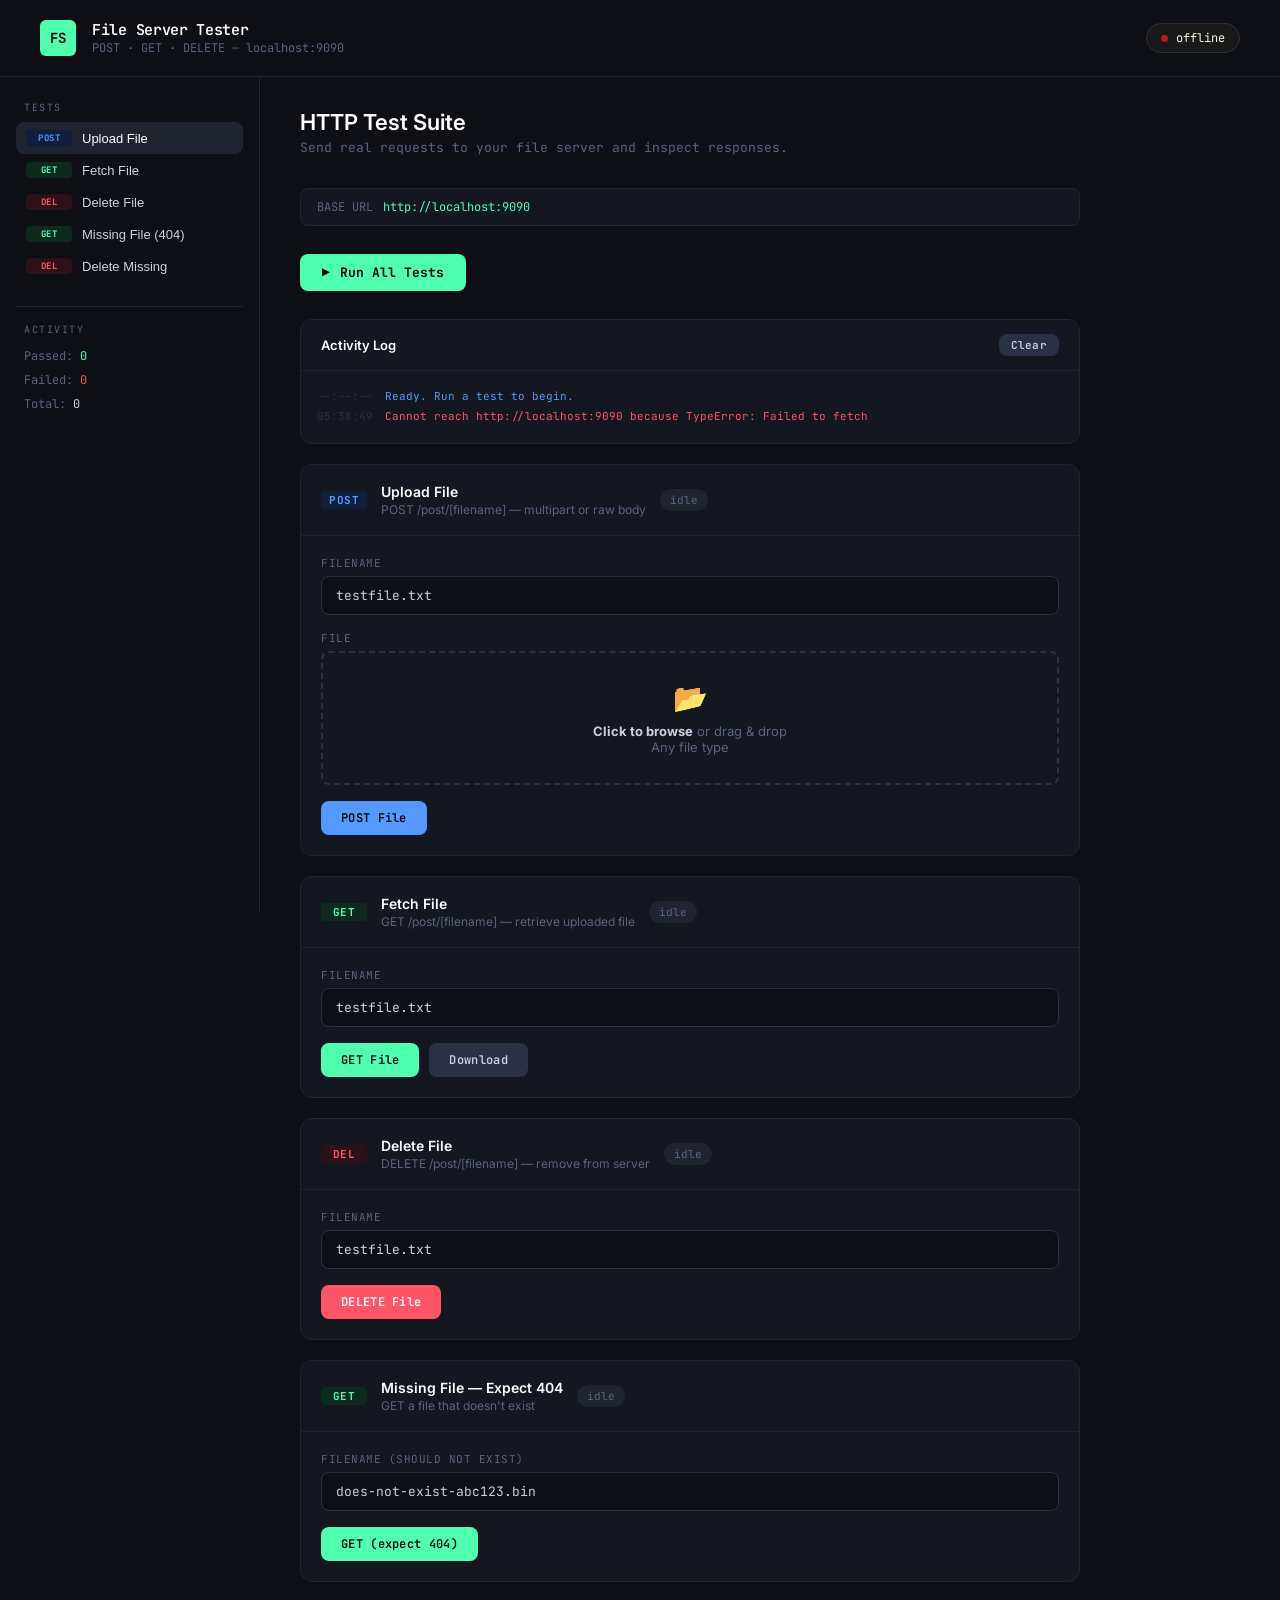
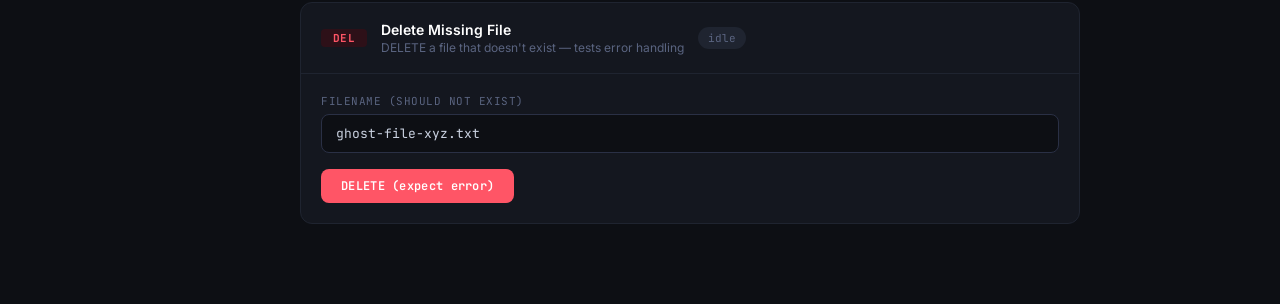
==== commit a1d4a57e: "Injected some cors" ====
--- a/www/html/index.html
+++ b/www/html/index.html
@@ -1,448 +1,10 @@
-<!DOCTYPE html>
-<html lang="en">
+<!DOCTYPE html> <html lang="en">
 <head>
-  <meta charset="UTF-8" />
-  <meta name="viewport" content="width=device-width, initial-scale=1.0"/>
+  <meta charset="UTF-8" /> <meta name="viewport" content="width=device-width, initial-scale=1.0"/>
   <title>File Server Tester — localhost:9090</title>
   <link href="https://fonts.googleapis.com/css2?family=JetBrains+Mono:wght@400;600;700&family=Inter:wght@400;500;600&display=swap" rel="stylesheet"/>
-  <style>
-    *, *::before, *::after { box-sizing: border-box; margin: 0; padding: 0; }
-    #statusText {
-      color: beige;
-    }
-    :root {
-      --bg:        #0d0f14;
-      --surface:   #14171f;
-      --border:    #1f2430;
-      --border2:   #2a3045;
-      --text:      #c9d1e0;
-      --muted:     #5a6480;
-      --accent:    #4fffb0;
-      --accent-dim:#1a3d2e;
-      --post:      #5599ff;
-      --post-dim:  #0f1e3d;
-      --get:       #4fffb0;
-      --get-dim:   #0d2a1e;
-      --delete:    #ff5566;
-      --delete-dim:#2d1018;
-      --warn:      #ffcc44;
-      --warn-dim:  #2d2410;
-      --radius:    8px;
-      --font-mono: 'JetBrains Mono', monospace;
-      --font-ui:   'Inter', sans-serif;
-    }
-
-    body {
-      background: var(--bg);
-      color: var(--text);
-      font-family: var(--font-ui);
-      min-height: 100vh;
-      padding: 0;
-    }
-
-    /* ── Header ── */
-    header {
-      border-bottom: 1px solid var(--border);
-      padding: 20px 40px;
-      display: flex;
-      align-items: center;
-      gap: 16px;
-      position: sticky;
-      top: 0;
-      background: var(--bg);
-      z-index: 100;
-    }
-    .logo {
-      width: 36px; height: 36px;
-      background: var(--accent);
-      border-radius: 6px;
-      display: flex; align-items: center; justify-content: center;
-      font-family: var(--font-mono);
-      font-weight: 700;
-      font-size: 14px;
-      color: #000;
-      flex-shrink: 0;
-    }
-    header h1 {
-      font-family: var(--font-mono);
-      font-size: 15px;
-      font-weight: 600;
-      color: #fff;
-      letter-spacing: -0.3px;
-    }
-    header p {
-      font-size: 12px;
-      color: var(--muted);
-      font-family: var(--font-mono);
-    }
-    .status-pill {
-      background-color: #191919;
-      margin-left: auto;
-      display: flex;
-      align-items: center;
-      gap: 8px;
-      font-size: 12px;
-      font-family: var(--font-mono);
-      cursor: pointer;
-      border: 1px solid var(--border2);
-      border-radius: 20px;
-      padding: 6px 14px;
-      transition: border-color 0.2s;
-    }
-    .status-pill:hover { border-color: var(--accent); }
-    .dot {
-
-      width: 7px; height: 7px;
-      border-radius: 50%;
-      background: black;
-      transition: background 0.3s;
-    }
-    .dot.online { color: beige; background: rgb(82, 218, 82); box-shadow: 0 0 6px var(--accent); }
-    .dot.offline { color: beige; background: rgb(183, 27, 27); }
-
-    /* ── Layout ── */
-    .shell {
-      display: grid;
-      grid-template-columns: 260px 1fr;
-      min-height: calc(100vh - 65px);
-    }
-
-    /* ── Sidebar ── */
-    aside {
-      border-right: 1px solid var(--border);
-      padding: 24px 0;
-      position: sticky;
-      top: 65px;
-      height: calc(100vh - 65px);
-      overflow-y: auto;
-    }
-    .sidebar-section {
-      padding: 0 16px 20px;
-    }
-    .sidebar-label {
-      font-size: 10px;
-      font-family: var(--font-mono);
-      letter-spacing: 1.5px;
-      color: var(--muted);
-      text-transform: uppercase;
-      margin-bottom: 8px;
-      padding: 0 8px;
-    }
-    .sidebar-item {
-      display: flex;
-      align-items: center;
-      gap: 10px;
-      padding: 8px 10px;
-      border-radius: var(--radius);
-      cursor: pointer;
-      font-size: 13px;
-      color: var(--text);
-      transition: background 0.15s;
-      border: none;
-      background: none;
-      width: 100%;
-      text-align: left;
-    }
-    .sidebar-item:hover { background: var(--surface); }
-    .sidebar-item.active { background: var(--border); color: #fff; }
-    .method-badge {
-      font-family: var(--font-mono);
-      font-size: 9px;
-      font-weight: 700;
-      padding: 2px 6px;
-      border-radius: 4px;
-      letter-spacing: 0.5px;
-      flex-shrink: 0;
-      min-width: 46px;
-      text-align: center;
-    }
-    .badge-post { background: var(--post-dim); color: var(--post); }
-    .badge-get  { background: var(--get-dim);  color: var(--get);  }
-    .badge-del  { background: var(--delete-dim); color: var(--delete); }
-
-    .sidebar-divider {
-      border: none;
-      border-top: 1px solid var(--border);
-      margin: 4px 16px 16px;
-    }
-
-    /* ── Main ── */
-    main {
-      padding: 32px 40px 60px;
-      max-width: 860px;
-    }
-
-    .page-title {
-      font-size: 22px;
-      font-weight: 600;
-      color: #fff;
-      margin-bottom: 4px;
-    }
-    .page-sub {
-      font-size: 13px;
-      color: var(--muted);
-      margin-bottom: 32px;
-      font-family: var(--font-mono);
-    }
-
-    /* ── Cards ── */
-    .test-card {
-      background: var(--surface);
-      border: 1px solid var(--border);
-      border-radius: 12px;
-      margin-bottom: 20px;
-      overflow: hidden;
-      transition: border-color 0.2s;
-    }
-    .test-card:hover { border-color: var(--border2); }
-    .test-card.running { border-color: var(--warn); }
-    .test-card.success { border-color: var(--accent); }
-    .test-card.error   { border-color: var(--delete); }
-
-    .card-header {
-      padding: 18px 20px;
-      display: flex;
-      align-items: center;
-      gap: 14px;
-      cursor: pointer;
-      user-select: none;
-    }
-    .card-header h2 {
-      font-size: 14px;
-      font-weight: 600;
-      color: #fff;
-      flex: 1;
-    }
-    .card-header p {
-      font-size: 12px;
-      color: var(--muted);
-      margin-top: 2px;
-    }
-    .card-status {
-      font-size: 11px;
-      font-family: var(--font-mono);
-      padding: 4px 10px;
-      border-radius: 20px;
-      background: var(--border);
-      color: var(--muted);
-      white-space: nowrap;
-    }
-    .card-status.running { background: var(--warn-dim);   color: var(--warn); }
-    .card-status.success { background: var(--get-dim);    color: var(--get); }
-    .card-status.error   { background: var(--delete-dim); color: var(--delete); }
-
-    .card-body {
-      border-top: 1px solid var(--border);
-      padding: 20px;
-    }
-
-    /* ── Form elements ── */
-    .field { margin-bottom: 16px; }
-    .field label {
-      display: block;
-      font-size: 11px;
-      font-family: var(--font-mono);
-      color: var(--muted);
-      letter-spacing: 0.5px;
-      margin-bottom: 6px;
-      text-transform: uppercase;
-    }
-    .field input[type="text"] {
-      width: 100%;
-      background: var(--bg);
-      border: 1px solid var(--border2);
-      border-radius: var(--radius);
-      padding: 10px 14px;
-      font-family: var(--font-mono);
-      font-size: 13px;
-      color: var(--text);
-      outline: none;
-      transition: border-color 0.2s;
-    }
-    .field input[type="text"]:focus { border-color: var(--accent); }
-
-    .dropzone {
-      border: 2px dashed var(--border2);
-      border-radius: var(--radius);
-      padding: 28px 20px;
-      text-align: center;
-      cursor: pointer;
-      transition: border-color 0.2s, background 0.2s;
-    }
-    .dropzone:hover, .dropzone.drag { border-color: var(--accent); background: var(--accent-dim); }
-    .dropzone .dz-icon { font-size: 28px; margin-bottom: 8px; }
-    .dropzone p { font-size: 13px; color: var(--muted); }
-    .dropzone strong { color: var(--text); }
-    .dropzone input[type="file"] { display: none; }
-
-    .file-preview {
-      display: none;
-      background: var(--bg);
-      border: 1px solid var(--border2);
-      border-radius: var(--radius);
-      padding: 10px 14px;
-      font-family: var(--font-mono);
-      font-size: 12px;
-      color: var(--accent);
-      margin-top: 8px;
-      align-items: center;
-      gap: 10px;
-    }
-    .file-preview.visible { display: flex; }
-    .file-preview span { flex: 1; overflow: hidden; text-overflow: ellipsis; white-space: nowrap; }
-
-    .btn-row {
-      display: flex;
-      gap: 10px;
-      margin-top: 16px;
-    }
-    .btn {
-      padding: 9px 20px;
-      border-radius: var(--radius);
-      font-family: var(--font-mono);
-      font-size: 12px;
-      font-weight: 600;
-      border: none;
-      cursor: pointer;
-      transition: opacity 0.2s, transform 0.1s;
-      letter-spacing: 0.3px;
-    }
-    .btn:active { transform: scale(0.97); }
-    .btn:disabled { opacity: 0.4; cursor: not-allowed; }
-    .btn-post   { background: var(--post); color: #000; }
-    .btn-get    { background: var(--accent); color: #000; }
-    .btn-delete { background: var(--delete); color: #fff; }
-    .btn-neutral { background: var(--border2); color: var(--text); }
-
-    textarea.response-box {
-      display: none;
-      width: 100%;
-      min-height: 100px;
-      resize: vertical;
-      background: var(--bg);
-      border: 1px solid var(--border2);
-      border-radius: var(--radius);
-      padding: 12px 14px;
-      font-family: var(--font-mono);
-      font-size: 12px;
-      color: var(--text);
-      outline: none;
-      margin-top: 16px;
-      line-height: 1.6;
-    }
-    textarea.response-box.visible { display: block; }
-
-    .response-header {
-      display: none;
-      margin-top: 16px;
-      align-items: center;
-      gap: 10px;
-      font-size: 11px;
-      font-family: var(--font-mono);
-    }
-    .response-header.visible { display: flex; }
-    .response-header span { color: var(--muted); }
-    .status-code {
-      padding: 3px 8px;
-      border-radius: 4px;
-      font-weight: 700;
-    }
-    .sc-2xx { background: var(--get-dim); color: var(--get); }
-    .sc-4xx { background: var(--warn-dim); color: var(--warn); }
-    .sc-5xx { background: var(--delete-dim); color: var(--delete); }
-    .sc-err { background: var(--delete-dim); color: var(--delete); }
-
-    /* ── Log panel ── */
-    .log-panel {
-      background: var(--surface);
-      border: 1px solid var(--border);
-      border-radius: 12px;
-      margin-bottom: 20px;
-      overflow: hidden;
-    }
-    .log-header {
-      padding: 14px 20px;
-      display: flex;
-      align-items: center;
-      gap: 10px;
-      border-bottom: 1px solid var(--border);
-    }
-    .log-header h2 { font-size: 13px; font-weight: 600; color: #fff; flex: 1; }
-    .log-body {
-      padding: 16px;
-      font-family: var(--font-mono);
-      font-size: 11px;
-      line-height: 1.8;
-      max-height: 200px;
-      overflow-y: auto;
-      color: var(--muted);
-    }
-    .log-body .log-line { display: flex; gap: 12px; }
-    .log-time { color: var(--border2); flex-shrink: 0; }
-    .log-ok   { color: var(--accent); }
-    .log-fail { color: var(--delete); }
-    .log-info { color: var(--post); }
-
-    /* Spinner */
-    @keyframes spin { to { transform: rotate(360deg); } }
-    .spinner {
-      width: 14px; height: 14px;
-      border: 2px solid var(--border2);
-      border-top-color: var(--warn);
-      border-radius: 50%;
-      animation: spin 0.7s linear infinite;
-      display: none;
-    }
-    .spinner.visible { display: inline-block; }
-
-    /* Base URL bar */
-    .url-bar {
-      background: var(--surface);
-      border: 1px solid var(--border);
-      border-radius: var(--radius);
-      padding: 10px 16px;
-      display: flex;
-      align-items: center;
-      gap: 10px;
-      margin-bottom: 28px;
-      font-family: var(--font-mono);
-      font-size: 12px;
-    }
-    .url-bar span { color: var(--muted); flex-shrink: 0; }
-    .url-bar input {
-      background: none;
-      border: none;
-      outline: none;
-      color: var(--accent);
-      font-family: var(--font-mono);
-      font-size: 12px;
-      flex: 1;
-    }
-
-    /* Run all */
-    .run-all-btn {
-      display: flex;
-      align-items: center;
-      gap: 10px;
-      background: var(--accent);
-      color: #000;
-      border: none;
-      border-radius: var(--radius);
-      padding: 10px 22px;
-      font-family: var(--font-mono);
-      font-size: 13px;
-      font-weight: 700;
-      cursor: pointer;
-      margin-bottom: 28px;
-      transition: opacity 0.2s;
-    }
-    .run-all-btn:hover { opacity: 0.85; }
-
-    /* Scrollbar */
-    ::-webkit-scrollbar { width: 6px; height: 6px; }
-    ::-webkit-scrollbar-track { background: transparent; }
-    ::-webkit-scrollbar-thumb { background: var(--border2); border-radius: 3px; }
-  </style>
+  <link href="./style.css" rel="stylesheet"/>
+  <!-- <script defer src="./script.js"><script/> -->
 </head>
 <body>
 
@@ -664,403 +226,8 @@
         <textarea class="response-box" id="rb-del-missing" readonly></textarea>
       </div>
     </div>
-
   </main>
 </div>
-
-<script>
-  // ── Helpers ──────────────────────────────────────────────
-  const base = () => document.getElementById('baseUrl').value.replace(/\/$/, '');
-  const url  = name => `${base()}/post/${encodeURIComponent(name)}`;
-
-  let passed = 0, failed = 0;
-
-  function log(msg, type='info') {
-    const lb = document.getElementById('logBody');
-    const t = new Date().toTimeString().slice(0,8);
-    const el = document.createElement('div');
-    el.className = 'log-line';
-    el.innerHTML = `<span class="log-time">${t}</span><span class="log-${type}">${msg}</span>`;
-    lb.appendChild(el);
-    lb.scrollTop = lb.scrollHeight;
-  }
-
-  function clearLog() {
-    document.getElementById('logBody').innerHTML = '';
-    passed = 0; failed = 0; updateStats();
-  }
-
-  function updateStats() {
-    document.getElementById('statPass').textContent  = passed;
-    document.getElementById('statFail').textContent  = failed;
-    document.getElementById('statTotal').textContent = passed + failed;
-  }
-
-  function setCard(id, state, label) {
-    const card = document.getElementById(`test-${id}`);
-    const st   = document.getElementById(`status-${id}`);
-    const sp   = document.getElementById(`spin-${id}`);
-    card.className = `test-card ${state}`;
-    st.className   = `card-status ${state}`;
-    st.textContent = label;
-    if (state === 'running') {
-      sp.classList.add('visible');
-    } else {
-      sp.classList.remove('visible');
-      if (state === 'success') { passed++; updateStats(); }
-      if (state === 'error')   { failed++; updateStats(); }
-    }
-  }
-
-  function showResponse(id, status, body, ms) {
-    const rh = document.getElementById(`rh-${id}`);
-    const rb = document.getElementById(`rb-${id}`);
-    const sc = document.getElementById(`sc-${id}`);
-    const rt = document.getElementById(`rt-${id}`);
-    rh.classList.add('visible');
-    rb.classList.add('visible');
-    rb.value = body;
-    rt.textContent = ms ? `${ms}ms` : '';
-    sc.textContent = status;
-    sc.className = 'status-code';
-    if (typeof status === 'number') {
-      if (status >= 200 && status < 300) sc.classList.add('sc-2xx');
-      else if (status >= 400 && status < 500) sc.classList.add('sc-4xx');
-      else sc.classList.add('sc-5xx');
-    } else {
-      sc.classList.add('sc-err');
-    }
-  }
-
-  async function req(method, filename, body, contentType) {
-    const opts = { method, headers: {} };
-    if (body !== undefined) {
-      if (body instanceof FormData) {
-        opts.body = body;
-      } else {
-        opts.headers['Content-Type'] = contentType || 'application/octet-stream';
-        opts.body = body;
-      }
-    }
-    const t0 = Date.now();
-    const r = await fetch(url(filename), opts);
-    const ms = Date.now() - t0;
-    let text;
-    try { text = await r.text(); } catch { text = '(no body)'; }
-    return { status: r.status, ok: r.ok, body: text, ms };
-  }
-
-  function toggle(id) {
-    const el = document.getElementById(id);
-    el.style.display = el.style.display === 'none' ? '' : 'none';
-  }
-
-  function scrollTo(id) {
-    document.getElementById(id)?.scrollIntoView({ behavior: 'smooth', block: 'start' });
-  }
-
-  // Drag & drop
-  function dzDrag(e, id) { e.preventDefault(); document.getElementById(id).classList.add('drag'); }
-  function dzLeave(id)    { document.getElementById(id).classList.remove('drag'); }
-  function dzDrop(e, inputId, dzId, fpId) {
-    e.preventDefault();
-    dzLeave(dzId);
-    const file = e.dataTransfer.files[0];
-    if (!file) return;
-    const input = document.getElementById(inputId);
-    const dt = new DataTransfer(); dt.items.add(file); input.files = dt.files;
-    showPreviewFile(file, fpId, inputId.replace('-file','') + '-name');
-  }
-
-  function showPreview(inputId, fpId, nameId) {
-    const file = document.getElementById(inputId).files[0];
-    if (!file) return;
-    showPreviewFile(file, fpId, nameId);
-  }
-
-  function showPreviewFile(file, fpId, nameId) {
-    const fp = document.getElementById(fpId);
-    fp.classList.add('visible');
-    document.getElementById(fpId + '-name').textContent = `${file.name} (${(file.size/1024).toFixed(1)} KB)`;
-    
-    // Forcefully update the POST upload filename input
-    const nameInput = document.getElementById(nameId);
-    if (nameInput) nameInput.value = file.name;
-
-    // Sync the GET filename input
-    const getInput = document.getElementById('get-name');
-    if (getInput) getInput.value = file.name;
-
-    // Sync the DELETE filename input
-    const deleteInput = document.getElementById('delete-name');
-    if (deleteInput) deleteInput.value = file.name;
-  }
-
-  function clearFile(inputId, fpId) {
-    document.getElementById(inputId).value = '';
-    document.getElementById(fpId).classList.remove('visible');
-  }
-
-  // ── Ping ────────────────────────────────────────────────
-  async function pingServer() {
-    const dot  = document.getElementById('statusDot');
-    const txt  = document.getElementById('statusText');
-    txt.textContent = 'checking…';
-    try {
-      const r = await fetch(base() + '/post/__ping_test__', { method: 'GET', signal: AbortSignal.timeout(3000) });
-      dot.className = 'dot online';
-      txt.textContent = ' online';
-      log(`Server responded — ${base()}`, 'ok');
-    } catch {
-      dot.className = 'dot offline';
-      txt.textContent = ' offline';
-      log(`Cannot reach ${base()}`, 'fail');
-    }
-  }
-
-  // ── Tests ───────────────────────────────────────────────
-  async function doUpload() {
-    const name = document.getElementById('upload-name').value.trim();
-    const fileInput = document.getElementById('upload-file');
-    
-    // Toggle this or change it to read from your radio buttons/UI state
-    let isChunked = false; 
-    
-    if (!name) return alert('Enter a filename.');
-    if (!fileInput.files.length) return alert('Please select a file to upload.');
-
-    // Grab the actual file object
-    const file = fileInput.files[0];
-    const typeLabel = isChunked ? 'Chunked' : 'Content-Length';
-
-    setCard('upload', 'running', 'sending…');
-    log(`POST /post/${name} [${typeLabel}]`, 'info');
-    
-    try {
-      const opts = {
-        method: 'POST',
-        headers: {
-          // Use the file's type, not the input element's type
-          'Content-Type': file.type || 'application/octet-stream'
-        }
-      };
-
-      if (isChunked) {
-        // Stream directly from the file object
-        opts.body = file.stream();
-        opts.duplex = 'half'; // CRITICAL: Required by browsers for chunked upload streams
-      } else {
-        // Read file into an ArrayBuffer for a fixed Content-Length body
-        opts.body = await file.arrayBuffer();
-      }
-
-      const t0 = Date.now();
-      // Bypassing the req() helper so fetch receives the duplex option correctly
-      const r = await fetch(url(name), opts); 
-      const ms = Date.now() - t0;
-      
-      let text;
-      try { text = await r.text(); } catch { text = '(no body)'; }
-      
-      showResponse('upload', r.status, text, ms);
-      if (r.ok) {
-        setCard('upload', 'success', `${r.status} OK`);
-        log(`POST ${name} [${typeLabel}] → ${r.status} (${ms}ms)`, 'ok');
-      } else {
-        setCard('upload', 'error', `${r.status}`);
-        log(`POST ${name} [${typeLabel}] → ${r.status}`, 'fail');
-      }
-    } catch (e) {
-      setCard('upload', 'error', 'network error');
-      showResponse('upload', 'ERR', e.message);
-      log(`POST ${name} → ${e.message}`, 'fail');
-    }
-  }
-	async function doGet() {
-		const name = document.getElementById('get-name').value.trim();
-		if (!name) return alert('Enter a filename.');
-		
-		setCard('get', 'running', 'fetching…');
-		log(`GET /post/${name}`, 'info');
-		
-		try {
-		  const t0 = Date.now();
-		  const r = await fetch(url(name), { method: 'GET' });
-		  const ms = Date.now() - t0;
-		  
-		  const contentType = r.headers.get('Content-Type') || '';
-		  const blob = await r.blob();
-		  
-		  // UI Elements
-		  const rh = document.getElementById(`rh-get`);
-		  const rb = document.getElementById(`rb-get`);
-		  const sc = document.getElementById(`sc-get`);
-		  const rt = document.getElementById(`rt-get`);
-		  const preview = document.getElementById('preview-get');
-		  
-		  // Setup Header
-		  rh.classList.add('visible');
-		  rt.textContent = `${ms}ms`;
-		  sc.textContent = r.status;
-		  sc.className = 'status-code ' + (r.ok ? 'sc-2xx' : (r.status < 500 ? 'sc-4xx' : 'sc-5xx'));
-		  
-		  // Reset displays
-		  rb.classList.remove('visible');
-		  preview.style.display = 'none';
-		  preview.innerHTML = '';
-
-		  if (r.ok) {
-			setCard('get', 'success', `${r.status} OK`);
-			log(`GET ${name} → ${r.status} (${ms}ms) [${contentType}]`, 'ok');
-			
-			const objectUrl = URL.createObjectURL(blob);
-			
-			// Handle Media Types dynamically
-			if (contentType.startsWith('image/')) {
-			  preview.innerHTML = `<img src="${objectUrl}" style="max-width: 100%; max-height: 400px; border-radius: 4px;" />`;
-			  preview.style.display = 'block';
-			} 
-			else if (contentType.startsWith('video/')) {
-			  preview.innerHTML = `<video controls src="${objectUrl}" style="max-width: 100%; max-height: 400px; border-radius: 4px;"></video>`;
-			  preview.style.display = 'block';
-			} 
-			else if (contentType.startsWith('audio/')) {
-			  preview.innerHTML = `<audio controls src="${objectUrl}" style="width: 100%;"></audio>`;
-			  preview.style.display = 'block';
-			} 
-			else if (contentType.startsWith('text/') || contentType === 'application/json' || contentType === 'application/javascript') {
-			  // If it is text, read the blob and show it in the textarea
-			  rb.value = await blob.text();
-			  rb.classList.add('visible');
-			} 
-			else {
-			  // Fallback for unrenderable binaries (PDFs, zip files, octet-streams)
-			  preview.innerHTML = `<div style="color: var(--muted); font-size: 12px; font-family: var(--font-mono);">Media type <b>${contentType || 'unknown'}</b> downloaded. Cannot preview natively.</div>`;
-			  preview.style.display = 'block';
-			}
-		  } else {
-			// If 404 or other error, display the error text
-			setCard('get', 'error', `${r.status}`);
-			log(`GET ${name} → ${r.status}`, 'fail');
-			rb.value = await blob.text();
-			rb.classList.add('visible');
-		  }
-		} catch (e) {
-		  setCard('get', 'error', 'network error');
-		  
-		  const sc = document.getElementById('sc-get');
-		  const rb = document.getElementById('rb-get');
-		  
-		  sc.textContent = 'ERR';
-		  sc.className = 'status-code sc-err';
-		  rb.value = e.message;
-		  rb.classList.add('visible');
-		  
-		  log(`GET ${name} → ${e.message}`, 'fail');
-		}
-	}
-  async function doGetDownload() {
-    const name = document.getElementById('get-name').value.trim();
-    if (!name) return alert('Enter a filename.');
-    try {
-      const r = await fetch(url(name));
-      const blob = await r.blob();
-      const a = document.createElement('a');
-      a.href = URL.createObjectURL(blob);
-      a.download = name;
-      a.click();
-      log(`Downloaded ${name}`, 'ok');
-    } catch (e) {
-      log(`Download failed: ${e.message}`, 'fail');
-    }
-  }
-
-  async function doDelete() {
-    const name = document.getElementById('delete-name').value.trim();
-    if (!name) return alert('Enter a filename.');
-    setCard('delete', 'running', 'deleting…');
-    log(`DELETE /post/${name}`, 'info');
-    try {
-      const r = await req('DELETE', name);
-      showResponse('delete', r.status, r.body, r.ms);
-      if (r.ok) {
-        setCard('delete', 'success', `${r.status} OK`);
-        log(`DELETE ${name} → ${r.status} (${r.ms}ms)`, 'ok');
-      } else {
-        setCard('delete', 'error', `${r.status}`);
-        log(`DELETE ${name} → ${r.status}`, 'fail');
-      }
-    } catch (e) {
-      setCard('delete', 'error', 'network error');
-      showResponse('delete', 'ERR', e.message);
-      log(`DELETE ${name} → ${e.message}`, 'fail');
-    }
-  }
-
-
-  async function doGetMissing() {
-    const name = document.getElementById('missing-name').value.trim();
-    setCard('missing', 'running', 'testing…');
-    log(`GET /post/${name} (expect 404)`, 'info');
-    try {
-      const r = await req('GET', name);
-      showResponse('missing', r.status, r.body, r.ms);
-      if (r.status === 404) {
-        setCard('missing', 'success', '404 ✓');
-        log(`GET ${name} → 404 as expected ✓`, 'ok');
-      } else {
-        setCard('missing', 'error', `unexpected ${r.status}`);
-        log(`GET ${name} → ${r.status} (expected 404)`, 'fail');
-      }
-    } catch (e) {
-      setCard('missing', 'error', 'network error');
-      showResponse('missing', 'ERR', e.message);
-      log(`GET missing → ${e.message}`, 'fail');
-    }
-  }
-
-  async function doDeleteMissing() {
-    const name = document.getElementById('del-missing-name').value.trim();
-    setCard('del-missing', 'running', 'testing…');
-    log(`DELETE /post/${name} (expect error)`, 'info');
-    try {
-      const r = await req('DELETE', name);
-      showResponse('del-missing', r.status, r.body, r.ms);
-      if (!r.ok) {
-        setCard('del-missing', 'success', `${r.status} ✓`);
-        log(`DELETE missing → ${r.status} ✓`, 'ok');
-      } else {
-        setCard('del-missing', 'error', `unexpected ${r.status}`);
-        log(`DELETE missing → ${r.status} (expected error)`, 'fail');
-      }
-    } catch (e) {
-      setCard('del-missing', 'error', 'network error');
-      showResponse('del-missing', 'ERR', e.message);
-      log(`DELETE missing → ${e.message}`, 'fail');
-    }
-  }
-
-  // ── Run All ──────────────────────────────────────────────
-  async function runAll() {
-    const fileInput = document.getElementById('upload-file');
-    if (!fileInput.files.length) return alert('Please select a file to upload.');
-    log('═══ Running all tests ═══', 'info');
-    await doUpload();
-    await new Promise(r => setTimeout(r, 400));
-    await doGet();
-    await new Promise(r => setTimeout(r, 400));
-    await doGet();
-    await new Promise(r => setTimeout(r, 400));
-    await doDelete();
-    await new Promise(r => setTimeout(r, 400));
-    await doGetMissing();
-    await new Promise(r => setTimeout(r, 400));
-    await doDeleteMissing();
-    log(`═══ Done — ${passed} passed, ${failed} failed ═══`, passed > 0 && failed === 0 ? 'ok' : 'fail');
-  }
-
-  // Auto-ping on load
-  window.addEventListener('load', pingServer);
-</script>
+<script src="./script.js" defer></script>
 </body>
 </html>
--- a/www/html/style.css
+++ b/www/html/style.css
@@ -0,0 +1,436 @@
+*, *::before, *::after { box-sizing: border-box; margin: 0; padding: 0; }
+#statusText {
+  color: beige;
+}
+:root {
+  --bg:        #0d0f14;
+  --surface:   #14171f;
+  --border:    #1f2430;
+  --border2:   #2a3045;
+  --text:      #c9d1e0;
+  --muted:     #5a6480;
+  --accent:    #4fffb0;
+  --accent-dim:#1a3d2e;
+  --post:      #5599ff;
+  --post-dim:  #0f1e3d;
+  --get:       #4fffb0;
+  --get-dim:   #0d2a1e;
+  --delete:    #ff5566;
+  --delete-dim:#2d1018;
+  --warn:      #ffcc44;
+  --warn-dim:  #2d2410;
+  --radius:    8px;
+  --font-mono: 'JetBrains Mono', monospace;
+  --font-ui:   'Inter', sans-serif;
+}
+
+body {
+  background: var(--bg);
+  color: var(--text);
+  font-family: var(--font-ui);
+  min-height: 100vh;
+  padding: 0;
+}
+
+/* ── Header ── */
+header {
+  border-bottom: 1px solid var(--border);
+  padding: 20px 40px;
+  display: flex;
+  align-items: center;
+  gap: 16px;
+  position: sticky;
+  top: 0;
+  background: var(--bg);
+  z-index: 100;
+}
+.logo {
+  width: 36px; height: 36px;
+  background: var(--accent);
+  border-radius: 6px;
+  display: flex; align-items: center; justify-content: center;
+  font-family: var(--font-mono);
+  font-weight: 700;
+  font-size: 14px;
+  color: #000;
+  flex-shrink: 0;
+}
+header h1 {
+  font-family: var(--font-mono);
+  font-size: 15px;
+  font-weight: 600;
+  color: #fff;
+  letter-spacing: -0.3px;
+}
+header p {
+  font-size: 12px;
+  color: var(--muted);
+  font-family: var(--font-mono);
+}
+.status-pill {
+  background-color: #191919;
+  margin-left: auto;
+  display: flex;
+  align-items: center;
+  gap: 8px;
+  font-size: 12px;
+  font-family: var(--font-mono);
+  cursor: pointer;
+  border: 1px solid var(--border2);
+  border-radius: 20px;
+  padding: 6px 14px;
+  transition: border-color 0.2s;
+}
+.status-pill:hover { border-color: var(--accent); }
+.dot {
+
+  width: 7px; height: 7px;
+  border-radius: 50%;
+  background: black;
+  transition: background 0.3s;
+}
+.dot.online { color: beige; background: rgb(82, 218, 82); box-shadow: 0 0 6px var(--accent); }
+.dot.offline { color: beige; background: rgb(183, 27, 27); }
+
+/* ── Layout ── */
+.shell {
+  display: grid;
+  grid-template-columns: 260px 1fr;
+  min-height: calc(100vh - 65px);
+}
+
+/* ── Sidebar ── */
+aside {
+  border-right: 1px solid var(--border);
+  padding: 24px 0;
+  position: sticky;
+  top: 65px;
+  height: calc(100vh - 65px);
+  overflow-y: auto;
+}
+.sidebar-section {
+  padding: 0 16px 20px;
+}
+.sidebar-label {
+  font-size: 10px;
+  font-family: var(--font-mono);
+  letter-spacing: 1.5px;
+  color: var(--muted);
+  text-transform: uppercase;
+  margin-bottom: 8px;
+  padding: 0 8px;
+}
+.sidebar-item {
+  display: flex;
+  align-items: center;
+  gap: 10px;
+  padding: 8px 10px;
+  border-radius: var(--radius);
+  cursor: pointer;
+  font-size: 13px;
+  color: var(--text);
+  transition: background 0.15s;
+  border: none;
+  background: none;
+  width: 100%;
+  text-align: left;
+}
+.sidebar-item:hover { background: var(--surface); }
+.sidebar-item.active { background: var(--border); color: #fff; }
+.method-badge {
+  font-family: var(--font-mono);
+  font-size: 9px;
+  font-weight: 700;
+  padding: 2px 6px;
+  border-radius: 4px;
+  letter-spacing: 0.5px;
+  flex-shrink: 0;
+  min-width: 46px;
+  text-align: center;
+}
+.badge-post { background: var(--post-dim); color: var(--post); }
+.badge-get  { background: var(--get-dim);  color: var(--get);  }
+.badge-del  { background: var(--delete-dim); color: var(--delete); }
+
+.sidebar-divider {
+  border: none;
+  border-top: 1px solid var(--border);
+  margin: 4px 16px 16px;
+}
+
+/* ── Main ── */
+main {
+  padding: 32px 40px 60px;
+  max-width: 860px;
+}
+
+.page-title {
+  font-size: 22px;
+  font-weight: 600;
+  color: #fff;
+  margin-bottom: 4px;
+}
+.page-sub {
+  font-size: 13px;
+  color: var(--muted);
+  margin-bottom: 32px;
+  font-family: var(--font-mono);
+}
+
+/* ── Cards ── */
+.test-card {
+  background: var(--surface);
+  border: 1px solid var(--border);
+  border-radius: 12px;
+  margin-bottom: 20px;
+  overflow: hidden;
+  transition: border-color 0.2s;
+}
+.test-card:hover { border-color: var(--border2); }
+.test-card.running { border-color: var(--warn); }
+.test-card.success { border-color: var(--accent); }
+.test-card.error   { border-color: var(--delete); }
+
+.card-header {
+  padding: 18px 20px;
+  display: flex;
+  align-items: center;
+  gap: 14px;
+  cursor: pointer;
+  user-select: none;
+}
+.card-header h2 {
+  font-size: 14px;
+  font-weight: 600;
+  color: #fff;
+  flex: 1;
+}
+.card-header p {
+  font-size: 12px;
+  color: var(--muted);
+  margin-top: 2px;
+}
+.card-status {
+  font-size: 11px;
+  font-family: var(--font-mono);
+  padding: 4px 10px;
+  border-radius: 20px;
+  background: var(--border);
+  color: var(--muted);
+  white-space: nowrap;
+}
+.card-status.running { background: var(--warn-dim);   color: var(--warn); }
+.card-status.success { background: var(--get-dim);    color: var(--get); }
+.card-status.error   { background: var(--delete-dim); color: var(--delete); }
+
+.card-body {
+  border-top: 1px solid var(--border);
+  padding: 20px;
+}
+
+/* ── Form elements ── */
+.field { margin-bottom: 16px; }
+.field label {
+  display: block;
+  font-size: 11px;
+  font-family: var(--font-mono);
+  color: var(--muted);
+  letter-spacing: 0.5px;
+  margin-bottom: 6px;
+  text-transform: uppercase;
+}
+.field input[type="text"] {
+  width: 100%;
+  background: var(--bg);
+  border: 1px solid var(--border2);
+  border-radius: var(--radius);
+  padding: 10px 14px;
+  font-family: var(--font-mono);
+  font-size: 13px;
+  color: var(--text);
+  outline: none;
+  transition: border-color 0.2s;
+}
+.field input[type="text"]:focus { border-color: var(--accent); }
+
+.dropzone {
+  border: 2px dashed var(--border2);
+  border-radius: var(--radius);
+  padding: 28px 20px;
+  text-align: center;
+  cursor: pointer;
+  transition: border-color 0.2s, background 0.2s;
+}
+.dropzone:hover, .dropzone.drag { border-color: var(--accent); background: var(--accent-dim); }
+.dropzone .dz-icon { font-size: 28px; margin-bottom: 8px; }
+.dropzone p { font-size: 13px; color: var(--muted); }
+.dropzone strong { color: var(--text); }
+.dropzone input[type="file"] { display: none; }
+
+.file-preview {
+  display: none;
+  background: var(--bg);
+  border: 1px solid var(--border2);
+  border-radius: var(--radius);
+  padding: 10px 14px;
+  font-family: var(--font-mono);
+  font-size: 12px;
+  color: var(--accent);
+  margin-top: 8px;
+  align-items: center;
+  gap: 10px;
+}
+.file-preview.visible { display: flex; }
+.file-preview span { flex: 1; overflow: hidden; text-overflow: ellipsis; white-space: nowrap; }
+
+.btn-row {
+  display: flex;
+  gap: 10px;
+  margin-top: 16px;
+}
+.btn {
+  padding: 9px 20px;
+  border-radius: var(--radius);
+  font-family: var(--font-mono);
+  font-size: 12px;
+  font-weight: 600;
+  border: none;
+  cursor: pointer;
+  transition: opacity 0.2s, transform 0.1s;
+  letter-spacing: 0.3px;
+}
+.btn:active { transform: scale(0.97); }
+.btn:disabled { opacity: 0.4; cursor: not-allowed; }
+.btn-post   { background: var(--post); color: #000; }
+.btn-get    { background: var(--accent); color: #000; }
+.btn-delete { background: var(--delete); color: #fff; }
+.btn-neutral { background: var(--border2); color: var(--text); }
+
+textarea.response-box {
+  display: none;
+  width: 100%;
+  min-height: 100px;
+  resize: vertical;
+  background: var(--bg);
+  border: 1px solid var(--border2);
+  border-radius: var(--radius);
+  padding: 12px 14px;
+  font-family: var(--font-mono);
+  font-size: 12px;
+  color: var(--text);
+  outline: none;
+  margin-top: 16px;
+  line-height: 1.6;
+}
+textarea.response-box.visible { display: block; }
+
+.response-header {
+  display: none;
+  margin-top: 16px;
+  align-items: center;
+  gap: 10px;
+  font-size: 11px;
+  font-family: var(--font-mono);
+}
+.response-header.visible { display: flex; }
+.response-header span { color: var(--muted); }
+.status-code {
+  padding: 3px 8px;
+  border-radius: 4px;
+  font-weight: 700;
+}
+.sc-2xx { background: var(--get-dim); color: var(--get); }
+.sc-4xx { background: var(--warn-dim); color: var(--warn); }
+.sc-5xx { background: var(--delete-dim); color: var(--delete); }
+.sc-err { background: var(--delete-dim); color: var(--delete); }
+
+/* ── Log panel ── */
+.log-panel {
+  background: var(--surface);
+  border: 1px solid var(--border);
+  border-radius: 12px;
+  margin-bottom: 20px;
+  overflow: hidden;
+}
+.log-header {
+  padding: 14px 20px;
+  display: flex;
+  align-items: center;
+  gap: 10px;
+  border-bottom: 1px solid var(--border);
+}
+.log-header h2 { font-size: 13px; font-weight: 600; color: #fff; flex: 1; }
+.log-body {
+  padding: 16px;
+  font-family: var(--font-mono);
+  font-size: 11px;
+  line-height: 1.8;
+  max-height: 200px;
+  overflow-y: auto;
+  color: var(--muted);
+}
+.log-body .log-line { display: flex; gap: 12px; }
+.log-time { color: var(--border2); flex-shrink: 0; }
+.log-ok   { color: var(--accent); }
+.log-fail { color: var(--delete); }
+.log-info { color: var(--post); }
+
+/* Spinner */
+@keyframes spin { to { transform: rotate(360deg); } }
+.spinner {
+  width: 14px; height: 14px;
+  border: 2px solid var(--border2);
+  border-top-color: var(--warn);
+  border-radius: 50%;
+  animation: spin 0.7s linear infinite;
+  display: none;
+}
+.spinner.visible { display: inline-block; }
+
+/* Base URL bar */
+.url-bar {
+  background: var(--surface);
+  border: 1px solid var(--border);
+  border-radius: var(--radius);
+  padding: 10px 16px;
+  display: flex;
+  align-items: center;
+  gap: 10px;
+  margin-bottom: 28px;
+  font-family: var(--font-mono);
+  font-size: 12px;
+}
+.url-bar span { color: var(--muted); flex-shrink: 0; }
+.url-bar input {
+  background: none;
+  border: none;
+  outline: none;
+  color: var(--accent);
+  font-family: var(--font-mono);
+  font-size: 12px;
+  flex: 1;
+}
+
+/* Run all */
+.run-all-btn {
+  display: flex;
+  align-items: center;
+  gap: 10px;
+  background: var(--accent);
+  color: #000;
+  border: none;
+  border-radius: var(--radius);
+  padding: 10px 22px;
+  font-family: var(--font-mono);
+  font-size: 13px;
+  font-weight: 700;
+  cursor: pointer;
+  margin-bottom: 28px;
+  transition: opacity 0.2s;
+}
+.run-all-btn:hover { opacity: 0.85; }
+
+/* Scrollbar */
+::-webkit-scrollbar { width: 6px; height: 6px; }
+::-webkit-scrollbar-track { background: transparent; }
+::-webkit-scrollbar-thumb { background: var(--border2); border-radius: 3px; }
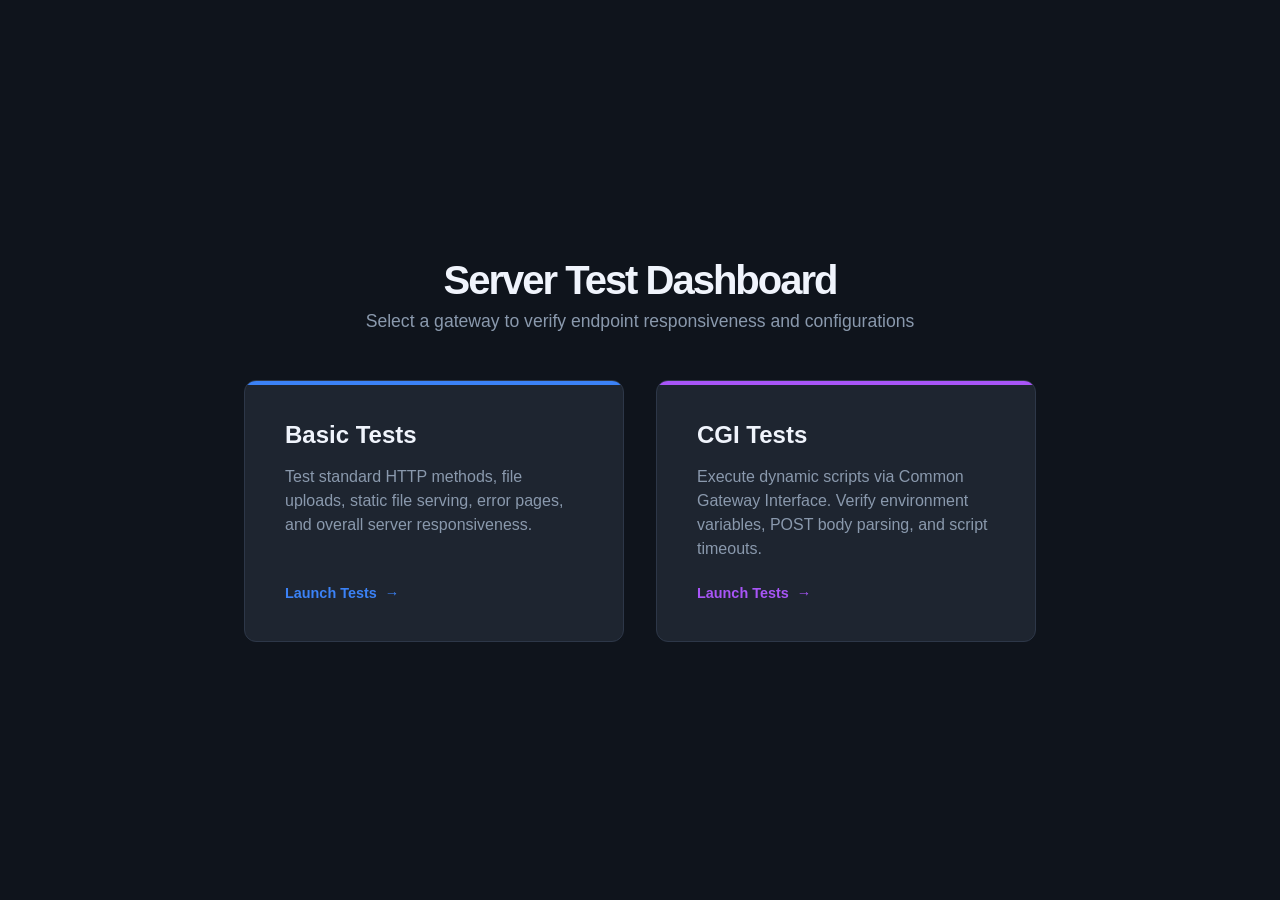
==== commit e2c77e6f: "Added a bunch of tests. fixed a pesky ass bug that was making files not received by the cgi and remo" ====
--- a/www/html/index.html
+++ b/www/html/index.html
@@ -1,233 +1,156 @@
-<!DOCTYPE html> <html lang="en">
+<!DOCTYPE html>
+<html lang="en">
 <head>
-  <meta charset="UTF-8" /> <meta name="viewport" content="width=device-width, initial-scale=1.0"/>
-  <title>File Server Tester — localhost:9090</title>
-  <link href="https://fonts.googleapis.com/css2?family=JetBrains+Mono:wght@400;600;700&family=Inter:wght@400;500;600&display=swap" rel="stylesheet"/>
-  <link href="./style.css" rel="stylesheet"/>
-  <!-- <script defer src="./script.js"><script/> -->
+    <meta charset="UTF-8">
+    <meta name="viewport" content="width=device-width, initial-scale=1.0">
+    <title>Webserv Test Suite</title>
+    <style>
+        :root {
+            --bg-color: #0f141c;
+            --card-bg: #1e2530;
+            --text-main: #f0f4fc;
+            --text-muted: #8a99ad;
+            --accent-blue: #3b82f6;
+            --accent-purple: #a855f7;
+            --border-color: #2d3748;
+        }
+
+        * {
+            box-sizing: border-box;
+            margin: 0;
+            padding: 0;
+        }
+
+        body {
+            font-family: -apple-system, BlinkMacSystemFont, "Segoe UI", Roboto, Helvetica, Arial, sans-serif;
+            background-color: var(--bg-color);
+            color: var(--text-main);
+            min-height: 100vh;
+            display: flex;
+            flex-direction: column;
+            justify-content: center;
+            align-items: center;
+            padding: 2rem;
+        }
+
+        header {
+            text-align: center;
+            margin-bottom: 3rem;
+        }
+
+        header h1 {
+            font-size: 2.5rem;
+            font-weight: 700;
+            margin-bottom: 0.5rem;
+            letter-spacing: -0.05em;
+        }
+
+        header p {
+            color: var(--text-muted);
+            font-size: 1.1rem;
+        }
+
+        .container {
+            display: flex;
+            gap: 2rem;
+            max-width: 900px;
+            width: 100%;
+            justify-content: center;
+            flex-wrap: wrap;
+        }
+
+        .card {
+            background-color: var(--card-bg);
+            border: 1px solid var(--border-color);
+            border-radius: 12px;
+            padding: 2.5rem;
+            width: 100%;
+            max-width: 380px;
+            text-decoration: none;
+            color: inherit;
+            transition: transform 0.2s ease, border-color 0.2s ease, box-shadow 0.2s ease;
+            display: flex;
+            flex-direction: column;
+            position: relative;
+            overflow: hidden;
+        }
+
+        /* Top decorative accent lines for the cards */
+        .card::before {
+            content: '';
+            position: absolute;
+            top: 0;
+            left: 0;
+            width: 100%;
+            height: 4px;
+        }
+
+        .card.basic::before { background: var(--accent-blue); }
+        .card.cgi::before { background: var(--accent-purple); }
+
+        .card:hover {
+            transform: translateY(-4px);
+            border-color: rgba(255, 255, 255, 0.15);
+            box-shadow: 0 12px 20px rgba(0, 0, 0, 0.3);
+        }
+
+        .card h2 {
+            font-size: 1.5rem;
+            margin-bottom: 1rem;
+            display: flex;
+            align-items: center;
+            justify-content: space-between;
+        }
+
+        .card p {
+            color: var(--text-muted);
+            font-size: 1rem;
+            line-height: 1.5;
+            flex-grow: 1;
+            margin-bottom: 1.5rem;
+        }
+
+        .card-action {
+            font-size: 0.9rem;
+            font-weight: 600;
+            display: flex;
+            align-items: center;
+            gap: 0.5rem;
+        }
+
+        .card.basic .card-action { color: var(--accent-blue); }
+        .card.cgi .card-action { color: var(--accent-purple); }
+
+        .card-action cubic-bezier {
+            transition: transform 0.2s ease;
+        }
+
+        .card:hover .card-action span {
+            transform: translateX(4px);
+            display: inline-block;
+        }
+    </style>
 </head>
 <body>
 
-<header>
-  <div class="logo">FS</div>
-  <div>
-    <h1>File Server Tester</h1>
-    <p>POST · GET · DELETE — localhost:9090</p>
-  </div>
-  <button class="status-pill" onclick="pingServer()">
-    <div class="dot" id="statusDot"></div>
-    <span id="statusText">Check server</span>
-  </button>
-</header>
+    <header>
+        <h1>Server Test Dashboard</h1>
+        <p>Select a gateway to verify endpoint responsiveness and configurations</p>
+    </header>
 
-<div class="shell">
-  <aside>
-    <div class="sidebar-section">
-      <div class="sidebar-label">Tests</div>
-      <button class="sidebar-item active" onclick="scrollTo('test-upload')">
-        <span class="method-badge badge-post">POST</span> Upload File
-      </button>
-      <button class="sidebar-item" onclick="scrollTo('test-get')">
-        <span class="method-badge badge-get">GET</span> Fetch File
-      </button>
-      <button class="sidebar-item" onclick="scrollTo('test-delete')">
-        <span class="method-badge badge-del">DEL</span> Delete File
-      </button>
-      <button class="sidebar-item" onclick="scrollTo('test-missing')">
-        <span class="method-badge badge-get">GET</span> Missing File (404)
-      </button>
-      <button class="sidebar-item" onclick="scrollTo('test-del-missing')">
-        <span class="method-badge badge-del">DEL</span> Delete Missing
-      </button>
-    </div>
-    <hr class="sidebar-divider"/>
-    <div class="sidebar-section">
-      <div class="sidebar-label">Activity</div>
-      <div id="sidebarStats" style="padding: 0 8px; font-size: 12px; color: var(--muted); font-family: var(--font-mono); line-height: 2;">
-        <div>Passed: <span id="statPass" style="color:var(--accent)">0</span></div>
-        <div>Failed: <span id="statFail" style="color:var(--delete)">0</span></div>
-        <div>Total: <span id="statTotal" style="color:var(--text)">0</span></div>
-      </div>
-    </div>
-  </aside>
+    <main class="container">
+        <a href="basic_tests.html" class="card basic">
+            <h2>Basic Tests</h2>
+            <p>Test standard HTTP methods, file uploads, static file serving, error pages, and overall server responsiveness.</p>
+            <div class="card-action">Launch Tests <span>&rarr;</span></div>
+        </a>
 
-  <main>
-    <div class="page-title">HTTP Test Suite</div>
-    <p class="page-sub">Send real requests to your file server and inspect responses.</p>
+        <a href="cgi_tests.html" class="card cgi">
+            <h2>CGI Tests</h2>
+            <p>Execute dynamic scripts via Common Gateway Interface. Verify environment variables, POST body parsing, and script timeouts.</p>
+            <div class="card-action">Launch Tests <span>&rarr;</span></div>
+        </a>
+    </main>
 
-    <div class="url-bar">
-      <span>BASE URL</span>
-      <input type="text" id="baseUrl" value="http://localhost:9090" />
-    </div>
-
-    <button class="run-all-btn" onclick="runAll()">
-      <span>▶</span> Run All Tests
-    </button>
-
-    <div class="log-panel">
-      <div class="log-header">
-        <h2>Activity Log</h2>
-        <button class="btn btn-neutral" style="padding:4px 12px;font-size:11px;" onclick="clearLog()">Clear</button>
-      </div>
-      <div class="log-body" id="logBody">
-        <div class="log-line"><span class="log-time">--:--:--</span><span class="log-info">Ready. Run a test to begin.</span></div>
-      </div>
-    </div>
-
-    <div class="test-card" id="test-upload">
-      <div class="card-header" onclick="toggle('body-upload')">
-        <span class="method-badge badge-post" style="font-size:11px;">POST</span>
-        <div>
-          <h2>Upload File</h2>
-          <p>POST /post/[filename] — multipart or raw body</p>
-        </div>
-        <span class="spinner" id="spin-upload"></span>
-        <span class="card-status" id="status-upload">idle</span>
-      </div>
-      <div class="card-body" id="body-upload">
-        <div class="field">
-          <label>Filename</label>
-          <input type="text" id="upload-name" placeholder="e.g. hello.txt" value="testfile.txt"/>
-        </div>
-        <div class="field">
-          <label>File</label>
-          <div class="dropzone" id="dz-upload" onclick="document.getElementById('upload-file').click()"
-               ondragover="dzDrag(event,'dz-upload')" ondragleave="dzLeave('dz-upload')" ondrop="dzDrop(event,'upload-file','dz-upload','fp-upload')">
-            <div class="dz-icon">📂</div>
-            <p><strong>Click to browse</strong> or drag & drop</p>
-            <p>Any file type</p>
-            <input type="file" id="upload-file" onchange="showPreview('upload-file','fp-upload','upload-name')"/>
-          </div>
-          <div class="file-preview" id="fp-upload">
-            <span>📄</span><span id="fp-upload-name">—</span>
-            <button class="btn btn-neutral" style="padding:3px 10px;" onclick="clearFile('upload-file','fp-upload')">✕</button>
-          </div>
-        </div>
-        <div class="btn-row">
-          <button class="btn btn-post" onclick="doUpload()">POST File</button>
-        </div>
-        <div class="response-header" id="rh-upload">
-          <span>Response</span>
-          <span class="status-code" id="sc-upload">—</span>
-          <span id="rt-upload"></span>
-        </div>
-        <textarea class="response-box" id="rb-upload" readonly></textarea>
-      </div>
-    </div>
-
-    <div class="test-card" id="test-get">
-      <div class="card-header" onclick="toggle('body-get')">
-        <span class="method-badge badge-get" style="font-size:11px;">GET</span>
-        <div>
-          <h2>Fetch File</h2>
-          <p>GET /post/[filename] — retrieve uploaded file</p>
-        </div>
-        <span class="spinner" id="spin-get"></span>
-        <span class="card-status" id="status-get">idle</span>
-      </div>
-      <div class="card-body" id="body-get">
-        <div class="field">
-          <label>Filename</label>
-          <input type="text" id="get-name" placeholder="e.g. hello.txt" value="testfile.txt"/>
-        </div>
-        <div class="btn-row">
-          <button class="btn btn-get" onclick="doGet()">GET File</button>
-          <button class="btn btn-neutral" onclick="doGetDownload()">Download</button>
-        </div>
-        <div class="response-header" id="rh-get">
-          <span>Response</span>
-          <span class="status-code" id="sc-get">—</span>
-          <span id="rt-get"></span>
-        </div>
-        
-        <div id="preview-get" style="display: none; margin-top: 16px; padding: 12px; background: var(--bg); border: 1px solid var(--border2); border-radius: var(--radius); text-align: center;"></div>
-        
-        <textarea class="response-box" id="rb-get" readonly></textarea>
-      </div>
-    </div>
-
-    <div class="test-card" id="test-delete">
-      <div class="card-header" onclick="toggle('body-delete')">
-        <span class="method-badge badge-del" style="font-size:11px;">DEL</span>
-        <div>
-          <h2>Delete File</h2>
-          <p>DELETE /post/[filename] — remove from server</p>
-        </div>
-        <span class="spinner" id="spin-delete"></span>
-        <span class="card-status" id="status-delete">idle</span>
-      </div>
-      <div class="card-body" id="body-delete">
-        <div class="field">
-          <label>Filename</label>
-          <input type="text" id="delete-name" placeholder="e.g. hello.txt" value="testfile.txt"/>
-        </div>
-        <div class="btn-row">
-          <button class="btn btn-delete" onclick="doDelete()">DELETE File</button>
-        </div>
-        <div class="response-header" id="rh-delete">
-          <span>Response</span>
-          <span class="status-code" id="sc-delete">—</span>
-          <span id="rt-delete"></span>
-        </div>
-        <textarea class="response-box" id="rb-delete" readonly></textarea>
-      </div>
-    </div>
-
-    <div class="test-card" id="test-missing">
-      <div class="card-header" onclick="toggle('body-missing')">
-        <span class="method-badge badge-get" style="font-size:11px;">GET</span>
-        <div>
-          <h2>Missing File — Expect 404</h2>
-          <p>GET a file that doesn't exist</p>
-        </div>
-        <span class="spinner" id="spin-missing"></span>
-        <span class="card-status" id="status-missing">idle</span>
-      </div>
-      <div class="card-body" id="body-missing">
-        <div class="field">
-          <label>Filename (should not exist)</label>
-          <input type="text" id="missing-name" value="does-not-exist-abc123.bin"/>
-        </div>
-        <div class="btn-row">
-          <button class="btn btn-get" onclick="doGetMissing()">GET (expect 404)</button>
-        </div>
-        <div class="response-header" id="rh-missing">
-          <span>Response</span>
-          <span class="status-code" id="sc-missing">—</span>
-          <span id="rt-missing"></span>
-        </div>
-        <textarea class="response-box" id="rb-missing" readonly></textarea>
-      </div>
-    </div>
-
-    <div class="test-card" id="test-del-missing">
-      <div class="card-header" onclick="toggle('body-del-missing')">
-        <span class="method-badge badge-del" style="font-size:11px;">DEL</span>
-        <div>
-          <h2>Delete Missing File</h2>
-          <p>DELETE a file that doesn't exist — tests error handling</p>
-        </div>
-        <span class="spinner" id="spin-del-missing"></span>
-        <span class="card-status" id="status-del-missing">idle</span>
-      </div>
-      <div class="card-body" id="body-del-missing">
-        <div class="field">
-          <label>Filename (should not exist)</label>
-          <input type="text" id="del-missing-name" value="ghost-file-xyz.txt"/>
-        </div>
-        <div class="btn-row">
-          <button class="btn btn-delete" onclick="doDeleteMissing()">DELETE (expect error)</button>
-        </div>
-        <div class="response-header" id="rh-del-missing">
-          <span>Response</span>
-          <span class="status-code" id="sc-del-missing">—</span>
-          <span id="rt-del-missing"></span>
-        </div>
-        <textarea class="response-box" id="rb-del-missing" readonly></textarea>
-      </div>
-    </div>
-  </main>
-</div>
-<script src="./script.js" defer></script>
 </body>
 </html>
